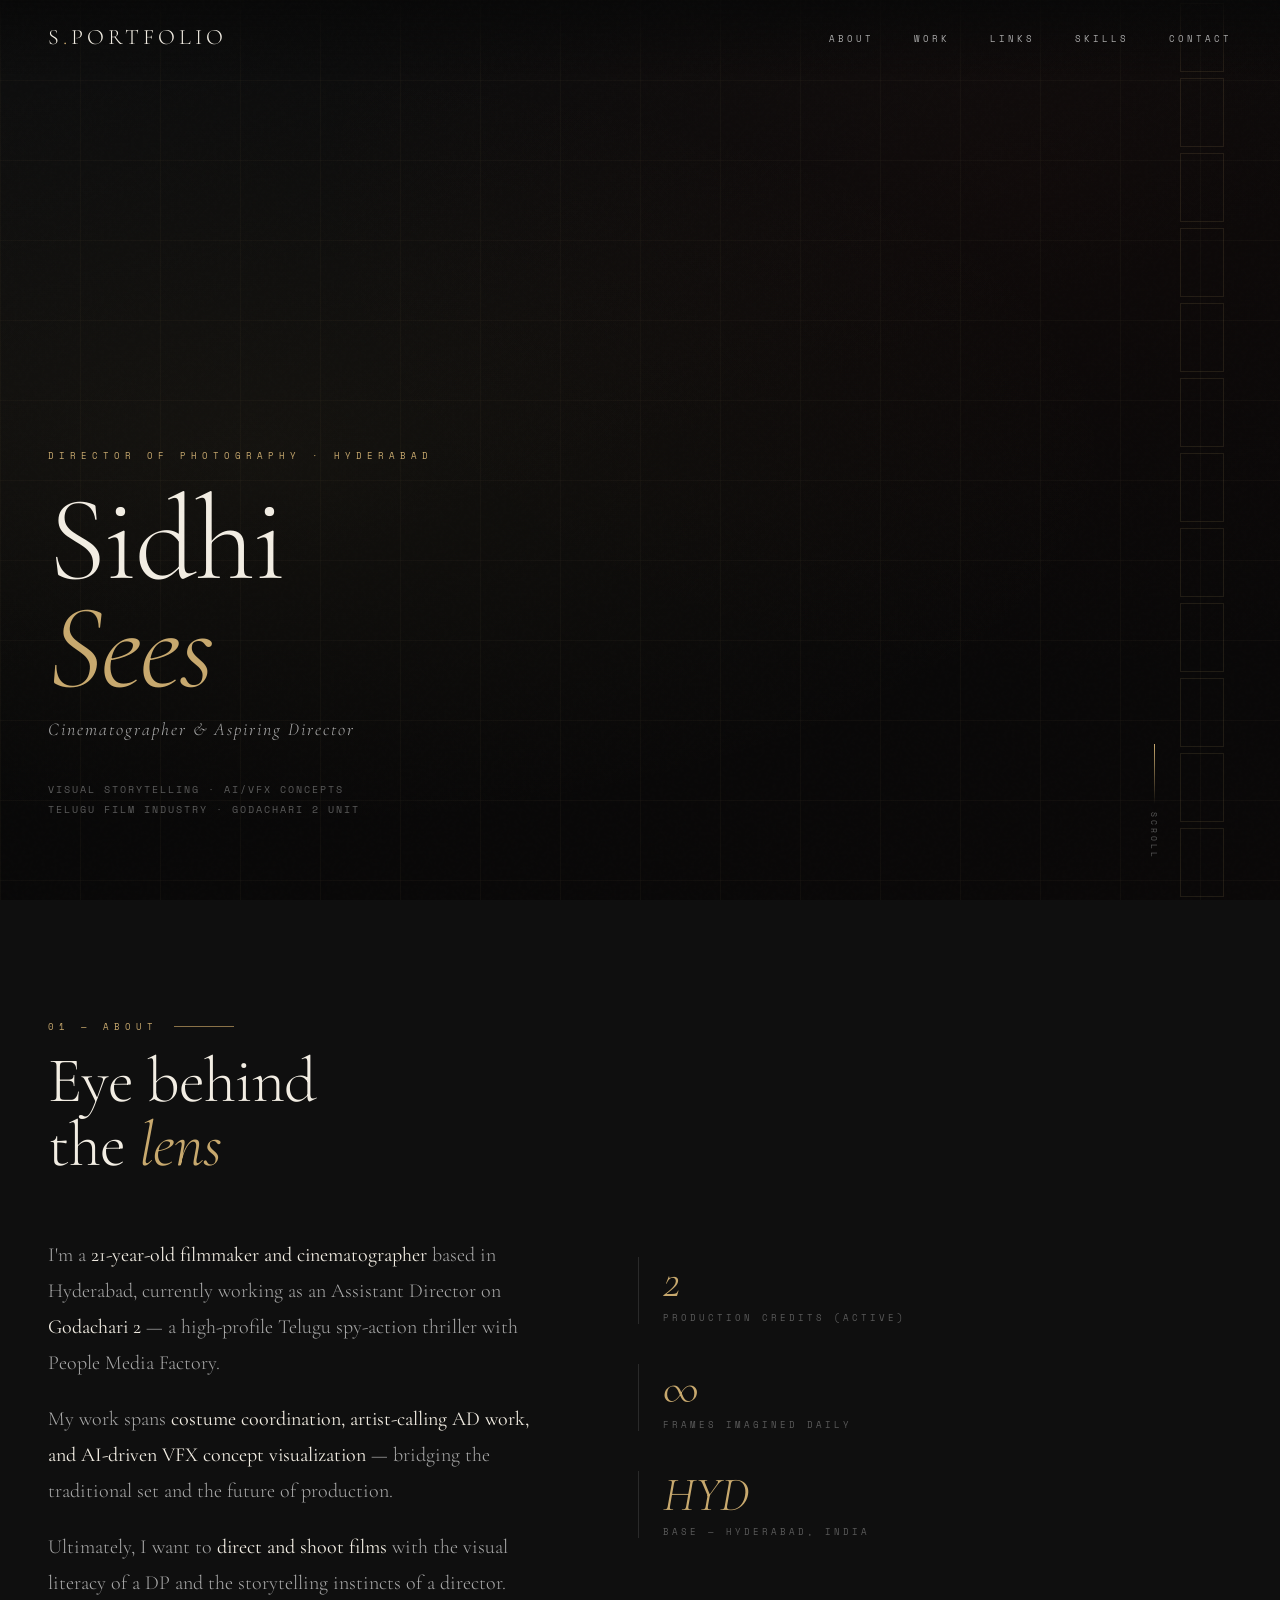
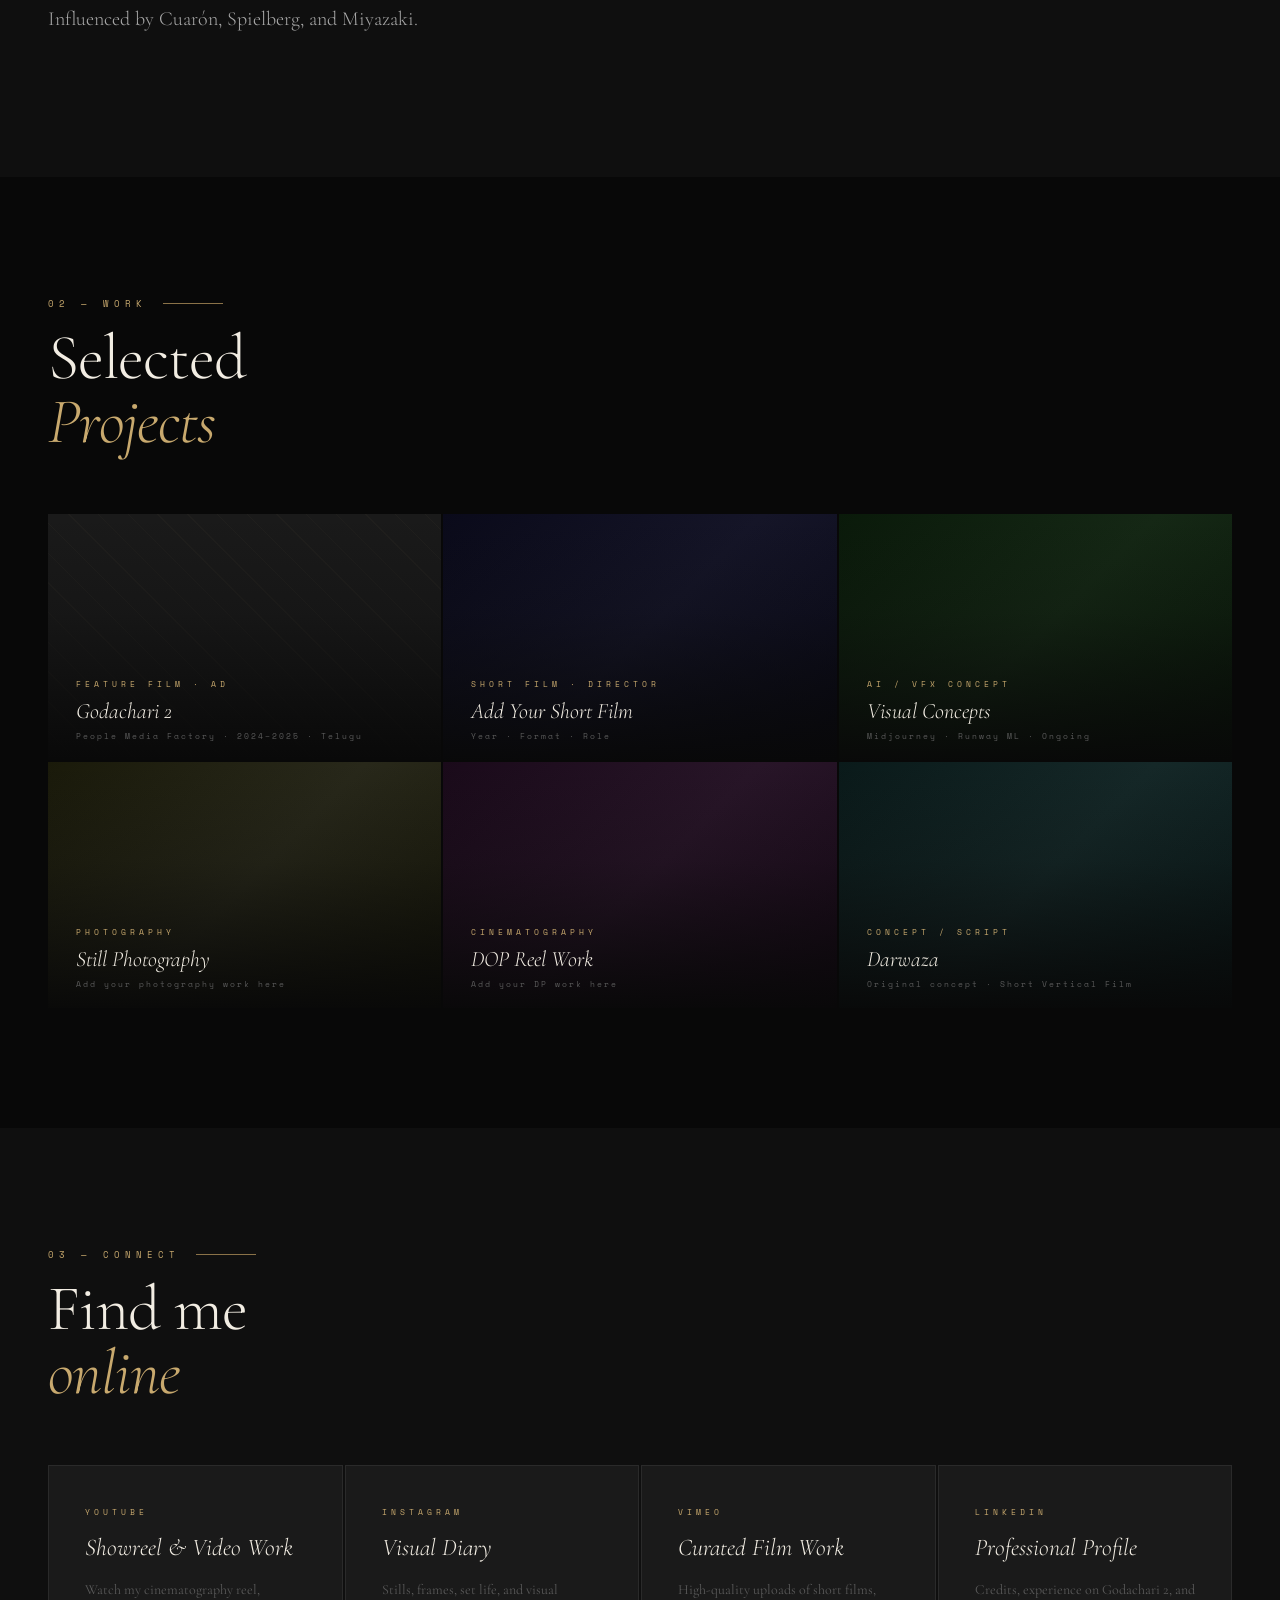
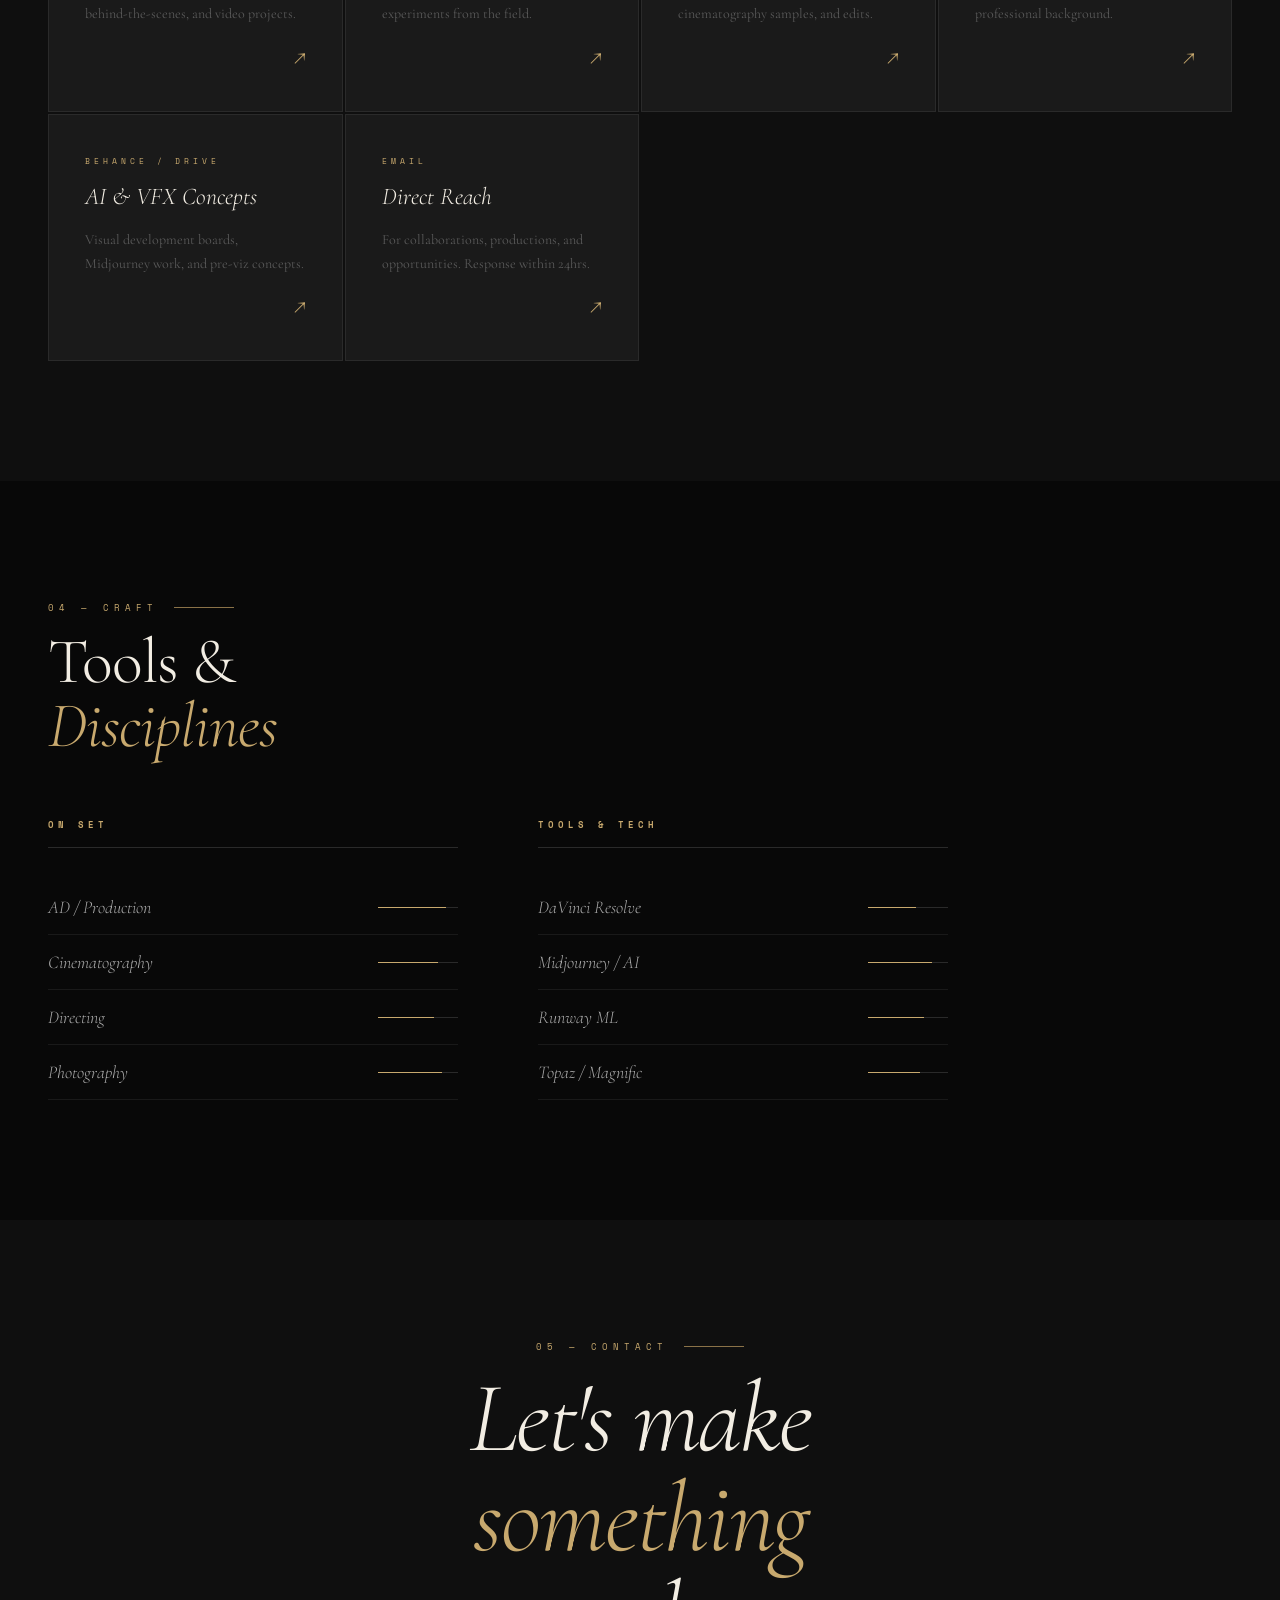
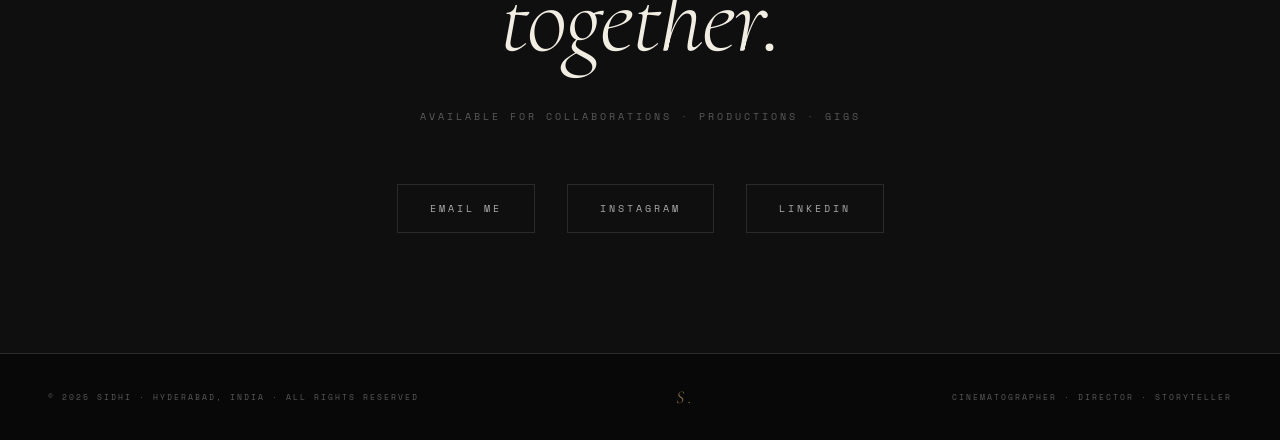
==== portfolio.html @ 5bbcb4e3 "Add files via upload" ====
<!DOCTYPE html>
<html lang="en">
<head>
<meta charset="UTF-8">
<meta name="viewport" content="width=device-width, initial-scale=1.0">
<title>Sidhi — Cinematographer & Director</title>
<link href="https://fonts.googleapis.com/css2?family=Cormorant+Garamond:ital,wght@0,300;0,400;0,600;1,300;1,400&family=Space+Mono:wght@400;700&display=swap" rel="stylesheet">
<style>
  :root {
    --black: #080808;
    --near-black: #0f0f0f;
    --charcoal: #1a1a1a;
    --graphite: #2a2a2a;
    --mid: #5a5a5a;
    --silver: #aaaaaa;
    --light: #e8e4dc;
    --cream: #f2ede3;
    --gold: #c8a96e;
    --gold-dim: #8a7248;
    --red: #c0392b;
  }

  * { margin: 0; padding: 0; box-sizing: border-box; }

  html { scroll-behavior: smooth; }

  body {
    background: var(--black);
    color: var(--light);
    font-family: 'Cormorant Garamond', serif;
    overflow-x: hidden;
    cursor: crosshair;
  }

  /* GRAIN OVERLAY */
  body::before {
    content: '';
    position: fixed;
    inset: 0;
    background-image: url("data:image/svg+xml,%3Csvg viewBox='0 0 256 256' xmlns='http://www.w3.org/2000/svg'%3E%3Cfilter id='noise'%3E%3CfeTurbulence type='fractalNoise' baseFrequency='0.9' numOctaves='4' stitchTiles='stitch'/%3E%3C/filter%3E%3Crect width='100%25' height='100%25' filter='url(%23noise)' opacity='0.04'/%3E%3C/svg%3E");
    pointer-events: none;
    z-index: 1000;
    opacity: 0.35;
  }

  /* LOADING SCREEN */
  #loader {
    position: fixed;
    inset: 0;
    background: var(--black);
    display: flex;
    align-items: center;
    justify-content: center;
    z-index: 9999;
    flex-direction: column;
    gap: 20px;
    animation: loaderFade 0.6s ease 2s forwards;
  }

  @keyframes loaderFade {
    to { opacity: 0; pointer-events: none; }
  }

  .loader-text {
    font-family: 'Space Mono', monospace;
    font-size: 10px;
    letter-spacing: 6px;
    color: var(--gold);
    text-transform: uppercase;
    animation: blink 0.8s ease infinite alternate;
  }

  .loader-bar {
    width: 200px;
    height: 1px;
    background: var(--graphite);
    overflow: hidden;
  }

  .loader-fill {
    height: 100%;
    background: var(--gold);
    animation: fillBar 1.8s ease forwards;
  }

  @keyframes fillBar { from { width: 0; } to { width: 100%; } }
  @keyframes blink { from { opacity: 0.3; } to { opacity: 1; } }

  /* NAV */
  nav {
    position: fixed;
    top: 0;
    left: 0;
    right: 0;
    z-index: 100;
    padding: 24px 48px;
    display: flex;
    justify-content: space-between;
    align-items: center;
    mix-blend-mode: normal;
    background: linear-gradient(to bottom, rgba(8,8,8,0.9) 0%, transparent 100%);
  }

  .nav-logo {
    font-family: 'Cormorant Garamond', serif;
    font-size: 22px;
    font-weight: 300;
    letter-spacing: 4px;
    color: var(--cream);
    text-decoration: none;
  }

  .nav-logo span { color: var(--gold); }

  .nav-links {
    display: flex;
    gap: 40px;
    list-style: none;
  }

  .nav-links a {
    font-family: 'Space Mono', monospace;
    font-size: 9px;
    letter-spacing: 3px;
    text-transform: uppercase;
    color: var(--silver);
    text-decoration: none;
    transition: color 0.3s;
  }

  .nav-links a:hover { color: var(--gold); }

  /* HERO */
  #hero {
    height: 100vh;
    position: relative;
    display: flex;
    align-items: flex-end;
    padding: 0 48px 80px;
    overflow: hidden;
  }

  .hero-bg {
    position: absolute;
    inset: 0;
    background: 
      radial-gradient(ellipse at 20% 50%, rgba(200, 169, 110, 0.06) 0%, transparent 60%),
      radial-gradient(ellipse at 80% 20%, rgba(192, 57, 43, 0.04) 0%, transparent 50%),
      linear-gradient(160deg, #0f0f0f 0%, #080808 50%, #0a0808 100%);
  }

  .hero-lines {
    position: absolute;
    inset: 0;
    background-image: 
      linear-gradient(rgba(200,169,110,0.04) 1px, transparent 1px),
      linear-gradient(90deg, rgba(200,169,110,0.04) 1px, transparent 1px);
    background-size: 80px 80px;
  }

  .hero-filmstrip {
    position: absolute;
    right: 48px;
    top: 0;
    bottom: 0;
    width: 60px;
    display: flex;
    flex-direction: column;
    gap: 0;
    opacity: 0.12;
  }

  .strip-hole {
    flex: 1;
    border: 1px solid var(--gold);
    margin: 3px 8px;
  }

  .hero-content {
    position: relative;
    z-index: 2;
    max-width: 700px;
  }

  .hero-label {
    font-family: 'Space Mono', monospace;
    font-size: 9px;
    letter-spacing: 5px;
    text-transform: uppercase;
    color: var(--gold);
    margin-bottom: 24px;
    opacity: 0;
    animation: fadeUp 0.8s ease 2.2s forwards;
  }

  .hero-name {
    font-size: clamp(60px, 10vw, 120px);
    font-weight: 300;
    line-height: 0.9;
    letter-spacing: -2px;
    color: var(--cream);
    margin-bottom: 16px;
    opacity: 0;
    animation: fadeUp 0.8s ease 2.4s forwards;
  }

  .hero-name em {
    font-style: italic;
    color: var(--gold);
  }

  .hero-role {
    font-size: 18px;
    font-weight: 300;
    letter-spacing: 2px;
    color: var(--silver);
    font-style: italic;
    margin-bottom: 40px;
    opacity: 0;
    animation: fadeUp 0.8s ease 2.6s forwards;
  }

  .hero-tagline {
    font-family: 'Space Mono', monospace;
    font-size: 10px;
    letter-spacing: 2px;
    color: var(--mid);
    line-height: 2;
    max-width: 400px;
    opacity: 0;
    animation: fadeUp 0.8s ease 2.8s forwards;
  }

  .scroll-hint {
    position: absolute;
    bottom: 40px;
    right: 120px;
    display: flex;
    flex-direction: column;
    align-items: center;
    gap: 8px;
    opacity: 0;
    animation: fadeUp 0.8s ease 3s forwards;
  }

  .scroll-hint span {
    font-family: 'Space Mono', monospace;
    font-size: 8px;
    letter-spacing: 3px;
    text-transform: uppercase;
    color: var(--mid);
    writing-mode: vertical-rl;
  }

  .scroll-line {
    width: 1px;
    height: 60px;
    background: linear-gradient(to bottom, var(--gold), transparent);
    animation: scrollPulse 2s ease infinite;
  }

  @keyframes scrollPulse {
    0%, 100% { transform: scaleY(1); opacity: 0.5; }
    50% { transform: scaleY(0.5); opacity: 1; }
  }

  @keyframes fadeUp {
    from { opacity: 0; transform: translateY(30px); }
    to { opacity: 1; transform: translateY(0); }
  }

  /* SECTION COMMON */
  section {
    padding: 120px 48px;
    position: relative;
  }

  .section-label {
    font-family: 'Space Mono', monospace;
    font-size: 9px;
    letter-spacing: 5px;
    text-transform: uppercase;
    color: var(--gold);
    margin-bottom: 16px;
    display: flex;
    align-items: center;
    gap: 16px;
  }

  .section-label::after {
    content: '';
    flex: 1;
    max-width: 60px;
    height: 1px;
    background: var(--gold-dim);
  }

  .section-title {
    font-size: clamp(36px, 5vw, 64px);
    font-weight: 300;
    letter-spacing: -1px;
    line-height: 1;
    color: var(--cream);
    margin-bottom: 60px;
  }

  .section-title em { font-style: italic; color: var(--gold); }

  /* ABOUT */
  #about { background: var(--near-black); }

  .about-grid {
    display: grid;
    grid-template-columns: 1fr 1fr;
    gap: 80px;
    align-items: start;
    max-width: 1100px;
  }

  .about-text p {
    font-size: 20px;
    font-weight: 300;
    line-height: 1.8;
    color: var(--silver);
    margin-bottom: 20px;
  }

  .about-text p strong {
    color: var(--cream);
    font-weight: 400;
  }

  .about-stats {
    display: flex;
    flex-direction: column;
    gap: 40px;
    padding-top: 20px;
  }

  .stat {
    border-left: 1px solid var(--graphite);
    padding-left: 24px;
  }

  .stat-num {
    font-size: 48px;
    font-weight: 300;
    color: var(--gold);
    line-height: 1;
    font-style: italic;
  }

  .stat-label {
    font-family: 'Space Mono', monospace;
    font-size: 9px;
    letter-spacing: 3px;
    text-transform: uppercase;
    color: var(--mid);
    margin-top: 6px;
  }

  /* WORK */
  #work { background: var(--black); }

  .work-grid {
    display: grid;
    grid-template-columns: repeat(auto-fill, minmax(340px, 1fr));
    gap: 2px;
  }

  .work-item {
    position: relative;
    overflow: hidden;
    aspect-ratio: 16/10;
    background: var(--charcoal);
    cursor: pointer;
    group: true;
  }

  .work-item::before {
    content: '';
    position: absolute;
    inset: 0;
    background: linear-gradient(to top, rgba(8,8,8,0.95) 0%, rgba(8,8,8,0.2) 60%, transparent 100%);
    z-index: 1;
  }

  .work-bg {
    position: absolute;
    inset: 0;
    background-size: cover;
    background-position: center;
    transition: transform 0.8s cubic-bezier(0.25, 0.46, 0.45, 0.94);
  }

  .work-item:hover .work-bg { transform: scale(1.08); }

  .work-item:nth-child(1) .work-bg {
    background: linear-gradient(135deg, #1a0a0a, #2d1515, #1a0a0a);
    background-image: repeating-linear-gradient(
      45deg,
      transparent,
      transparent 20px,
      rgba(200,169,110,0.03) 20px,
      rgba(200,169,110,0.03) 21px
    );
  }
  .work-item:nth-child(2) .work-bg {
    background: linear-gradient(135deg, #0a0a1a, #151528, #0a0a1a);
  }
  .work-item:nth-child(3) .work-bg {
    background: linear-gradient(135deg, #0a1a0a, #152815, #0a1a0a);
  }
  .work-item:nth-child(4) .work-bg {
    background: linear-gradient(135deg, #1a1a0a, #28281a, #1a1a0a);
  }
  .work-item:nth-child(5) .work-bg {
    background: linear-gradient(135deg, #1a0a1a, #281528, #1a0a1a);
  }
  .work-item:nth-child(6) .work-bg {
    background: linear-gradient(135deg, #0a1a1a, #152828, #0a1a1a);
  }

  .work-info {
    position: absolute;
    bottom: 0;
    left: 0;
    right: 0;
    padding: 28px;
    z-index: 2;
    transform: translateY(10px);
    transition: transform 0.4s ease;
  }

  .work-item:hover .work-info { transform: translateY(0); }

  .work-type {
    font-family: 'Space Mono', monospace;
    font-size: 8px;
    letter-spacing: 4px;
    text-transform: uppercase;
    color: var(--gold);
    margin-bottom: 8px;
  }

  .work-title {
    font-size: 22px;
    font-weight: 300;
    color: var(--cream);
    margin-bottom: 6px;
    font-style: italic;
  }

  .work-meta {
    font-family: 'Space Mono', monospace;
    font-size: 8px;
    letter-spacing: 2px;
    color: var(--mid);
  }

  .work-link {
    position: absolute;
    top: 20px;
    right: 20px;
    z-index: 3;
    width: 36px;
    height: 36px;
    border: 1px solid rgba(200,169,110,0.3);
    display: flex;
    align-items: center;
    justify-content: center;
    opacity: 0;
    transition: opacity 0.3s, background 0.3s;
    text-decoration: none;
    color: var(--gold);
  }

  .work-link:hover { background: rgba(200,169,110,0.1); }
  .work-item:hover .work-link { opacity: 1; }

  .work-link svg { width: 14px; height: 14px; }

  /* SHOWREEL / LINKS */
  #links { background: var(--near-black); }

  .links-grid {
    display: grid;
    grid-template-columns: repeat(auto-fill, minmax(280px, 1fr));
    gap: 2px;
  }

  .link-card {
    background: var(--charcoal);
    padding: 40px 36px;
    border: 1px solid var(--graphite);
    text-decoration: none;
    display: flex;
    flex-direction: column;
    gap: 16px;
    transition: background 0.3s, border-color 0.3s, transform 0.3s;
    position: relative;
    overflow: hidden;
  }

  .link-card::before {
    content: '';
    position: absolute;
    bottom: 0;
    left: 0;
    right: 0;
    height: 2px;
    background: var(--gold);
    transform: scaleX(0);
    transform-origin: left;
    transition: transform 0.4s ease;
  }

  .link-card:hover { background: var(--graphite); border-color: var(--gold-dim); transform: translateY(-4px); }
  .link-card:hover::before { transform: scaleX(1); }

  .link-platform {
    font-family: 'Space Mono', monospace;
    font-size: 8px;
    letter-spacing: 4px;
    text-transform: uppercase;
    color: var(--gold);
  }

  .link-title {
    font-size: 24px;
    font-weight: 300;
    font-style: italic;
    color: var(--cream);
    line-height: 1.2;
  }

  .link-desc {
    font-size: 14px;
    color: var(--mid);
    line-height: 1.7;
    flex: 1;
  }

  .link-arrow {
    align-self: flex-end;
    font-size: 24px;
    color: var(--gold);
    transition: transform 0.3s;
    font-style: normal;
  }

  .link-card:hover .link-arrow { transform: translate(4px, -4px); }

  /* SKILLS */
  #skills { background: var(--black); }

  .skills-wrapper {
    display: grid;
    grid-template-columns: 1fr 1fr;
    gap: 80px;
    max-width: 900px;
  }

  .skills-col h3 {
    font-family: 'Space Mono', monospace;
    font-size: 9px;
    letter-spacing: 4px;
    text-transform: uppercase;
    color: var(--gold);
    margin-bottom: 32px;
    padding-bottom: 16px;
    border-bottom: 1px solid var(--graphite);
  }

  .skill-item {
    display: flex;
    justify-content: space-between;
    align-items: center;
    padding: 16px 0;
    border-bottom: 1px solid rgba(42,42,42,0.5);
  }

  .skill-name {
    font-size: 18px;
    font-weight: 300;
    color: var(--silver);
    font-style: italic;
  }

  .skill-bar {
    width: 80px;
    height: 1px;
    background: var(--graphite);
    position: relative;
    overflow: hidden;
  }

  .skill-fill {
    height: 100%;
    background: var(--gold);
    transition: width 1.5s ease;
    width: 0;
  }

  .skill-fill.animate { width: var(--w); }

  /* CONTACT */
  #contact {
    background: var(--near-black);
    text-align: center;
    padding: 120px 48px;
  }

  .contact-big {
    font-size: clamp(48px, 8vw, 100px);
    font-weight: 300;
    font-style: italic;
    color: var(--cream);
    line-height: 1;
    margin-bottom: 40px;
    letter-spacing: -2px;
  }

  .contact-big span { color: var(--gold); }

  .contact-sub {
    font-family: 'Space Mono', monospace;
    font-size: 10px;
    letter-spacing: 3px;
    color: var(--mid);
    text-transform: uppercase;
    margin-bottom: 60px;
  }

  .contact-links {
    display: flex;
    gap: 32px;
    justify-content: center;
    flex-wrap: wrap;
  }

  .contact-link {
    font-family: 'Space Mono', monospace;
    font-size: 10px;
    letter-spacing: 3px;
    text-transform: uppercase;
    color: var(--silver);
    text-decoration: none;
    padding: 16px 32px;
    border: 1px solid var(--graphite);
    transition: all 0.3s;
  }

  .contact-link:hover {
    color: var(--gold);
    border-color: var(--gold);
    background: rgba(200,169,110,0.05);
  }

  /* FOOTER */
  footer {
    background: var(--black);
    padding: 32px 48px;
    display: flex;
    justify-content: space-between;
    align-items: center;
    border-top: 1px solid var(--graphite);
  }

  footer p {
    font-family: 'Space Mono', monospace;
    font-size: 8px;
    letter-spacing: 2px;
    color: var(--mid);
    text-transform: uppercase;
  }

  .footer-mark {
    font-size: 18px;
    font-weight: 300;
    font-style: italic;
    color: var(--gold-dim);
    letter-spacing: 4px;
  }

  /* DIVIDER */
  .divider {
    width: 60px;
    height: 1px;
    background: var(--graphite);
    margin: 40px 0;
  }

  /* RESPONSIVE */
  @media (max-width: 768px) {
    nav { padding: 20px 24px; }
    .nav-links { display: none; }
    section { padding: 80px 24px; }
    #hero { padding: 0 24px 60px; }
    .hero-filmstrip { display: none; }
    .about-grid { grid-template-columns: 1fr; gap: 40px; }
    .skills-wrapper { grid-template-columns: 1fr; gap: 40px; }
    footer { flex-direction: column; gap: 16px; text-align: center; }
    .scroll-hint { display: none; }
  }
</style>
</head>
<body>

<!-- LOADER -->
<div id="loader">
  <div class="loader-text">Loading</div>
  <div class="loader-bar"><div class="loader-fill"></div></div>
</div>

<!-- NAV -->
<nav>
  <a href="#hero" class="nav-logo">S<span>.</span>PORTFOLIO</a>
  <ul class="nav-links">
    <li><a href="#about">About</a></li>
    <li><a href="#work">Work</a></li>
    <li><a href="#links">Links</a></li>
    <li><a href="#skills">Skills</a></li>
    <li><a href="#contact">Contact</a></li>
  </ul>
</nav>

<!-- HERO -->
<section id="hero">
  <div class="hero-bg"></div>
  <div class="hero-lines"></div>
  <div class="hero-filmstrip">
    <div class="strip-hole"></div><div class="strip-hole"></div>
    <div class="strip-hole"></div><div class="strip-hole"></div>
    <div class="strip-hole"></div><div class="strip-hole"></div>
    <div class="strip-hole"></div><div class="strip-hole"></div>
    <div class="strip-hole"></div><div class="strip-hole"></div>
    <div class="strip-hole"></div><div class="strip-hole"></div>
  </div>
  <div class="hero-content">
    <div class="hero-label">Director of Photography · Hyderabad</div>
    <h1 class="hero-name">Sidhi<br><em>Sees</em></h1>
    <p class="hero-role">Cinematographer & Aspiring Director</p>
    <p class="hero-tagline">
      VISUAL STORYTELLING · AI/VFX CONCEPTS<br>
      TELUGU FILM INDUSTRY · GODACHARI 2 UNIT
    </p>
  </div>
  <div class="scroll-hint">
    <div class="scroll-line"></div>
    <span>Scroll</span>
  </div>
</section>

<!-- ABOUT -->
<section id="about">
  <div class="section-label">01 — About</div>
  <h2 class="section-title">Eye behind<br>the <em>lens</em></h2>
  <div class="about-grid">
    <div class="about-text">
      <p>I'm a <strong>21-year-old filmmaker and cinematographer</strong> based in Hyderabad, currently working as an Assistant Director on <strong>Godachari 2</strong> — a high-profile Telugu spy-action thriller with People Media Factory.</p>
      <p>My work spans <strong>costume coordination, artist-calling AD work, and AI-driven VFX concept visualization</strong> — bridging the traditional set and the future of production.</p>
      <p>Ultimately, I want to <strong>direct and shoot films</strong> with the visual literacy of a DP and the storytelling instincts of a director. Influenced by Cuarón, Spielberg, and Miyazaki.</p>
    </div>
    <div class="about-stats">
      <div class="stat">
        <div class="stat-num">2</div>
        <div class="stat-label">Production Credits (Active)</div>
      </div>
      <div class="stat">
        <div class="stat-num">∞</div>
        <div class="stat-label">Frames Imagined Daily</div>
      </div>
      <div class="stat">
        <div class="stat-num">HYD</div>
        <div class="stat-label">Base — Hyderabad, India</div>
      </div>
    </div>
  </div>
</section>

<!-- WORK -->
<section id="work">
  <div class="section-label">02 — Work</div>
  <h2 class="section-title">Selected<br><em>Projects</em></h2>

  <!-- EDIT THESE CARDS WITH YOUR REAL WORK -->
  <div class="work-grid">

    <div class="work-item">
      <div class="work-bg"></div>
      <a class="work-link" href="YOUR_LINK_HERE" target="_blank">
        <svg viewBox="0 0 24 24" fill="none" stroke="currentColor" stroke-width="1.5"><path d="M7 17L17 7M17 7H7M17 7v10"/></svg>
      </a>
      <div class="work-info">
        <div class="work-type">Feature Film · AD</div>
        <div class="work-title">Godachari 2</div>
        <div class="work-meta">People Media Factory · 2024–2025 · Telugu</div>
      </div>
    </div>

    <div class="work-item">
      <div class="work-bg"></div>
      <a class="work-link" href="YOUR_LINK_HERE" target="_blank">
        <svg viewBox="0 0 24 24" fill="none" stroke="currentColor" stroke-width="1.5"><path d="M7 17L17 7M17 7H7M17 7v10"/></svg>
      </a>
      <div class="work-info">
        <div class="work-type">Short Film · Director</div>
        <div class="work-title">Add Your Short Film</div>
        <div class="work-meta">Year · Format · Role</div>
      </div>
    </div>

    <div class="work-item">
      <div class="work-bg"></div>
      <a class="work-link" href="YOUR_LINK_HERE" target="_blank">
        <svg viewBox="0 0 24 24" fill="none" stroke="currentColor" stroke-width="1.5"><path d="M7 17L17 7M17 7H7M17 7v10"/></svg>
      </a>
      <div class="work-info">
        <div class="work-type">AI / VFX Concept</div>
        <div class="work-title">Visual Concepts</div>
        <div class="work-meta">Midjourney · Runway ML · Ongoing</div>
      </div>
    </div>

    <div class="work-item">
      <div class="work-bg"></div>
      <a class="work-link" href="YOUR_LINK_HERE" target="_blank">
        <svg viewBox="0 0 24 24" fill="none" stroke="currentColor" stroke-width="1.5"><path d="M7 17L17 7M17 7H7M17 7v10"/></svg>
      </a>
      <div class="work-info">
        <div class="work-type">Photography</div>
        <div class="work-title">Still Photography</div>
        <div class="work-meta">Add your photography work here</div>
      </div>
    </div>

    <div class="work-item">
      <div class="work-bg"></div>
      <a class="work-link" href="YOUR_LINK_HERE" target="_blank">
        <svg viewBox="0 0 24 24" fill="none" stroke="currentColor" stroke-width="1.5"><path d="M7 17L17 7M17 7H7M17 7v10"/></svg>
      </a>
      <div class="work-info">
        <div class="work-type">Cinematography</div>
        <div class="work-title">DOP Reel Work</div>
        <div class="work-meta">Add your DP work here</div>
      </div>
    </div>

    <div class="work-item">
      <div class="work-bg"></div>
      <a class="work-link" href="YOUR_LINK_HERE" target="_blank">
        <svg viewBox="0 0 24 24" fill="none" stroke="currentColor" stroke-width="1.5"><path d="M7 17L17 7M17 7H7M17 7v10"/></svg>
      </a>
      <div class="work-info">
        <div class="work-type">Concept / Script</div>
        <div class="work-title">Darwaza</div>
        <div class="work-meta">Original concept · Short Vertical Film</div>
      </div>
    </div>

  </div>
</section>

<!-- LINKS -->
<section id="links">
  <div class="section-label">03 — Connect</div>
  <h2 class="section-title">Find me<br><em>online</em></h2>

  <!-- REPLACE HREF WITH YOUR REAL LINKS -->
  <div class="links-grid">

    <a href="YOUR_YOUTUBE_LINK" target="_blank" class="link-card">
      <div class="link-platform">YouTube</div>
      <div class="link-title">Showreel & Video Work</div>
      <div class="link-desc">Watch my cinematography reel, behind-the-scenes, and video projects.</div>
      <em class="link-arrow">↗</em>
    </a>

    <a href="YOUR_INSTAGRAM_LINK" target="_blank" class="link-card">
      <div class="link-platform">Instagram</div>
      <div class="link-title">Visual Diary</div>
      <div class="link-desc">Stills, frames, set life, and visual experiments from the field.</div>
      <em class="link-arrow">↗</em>
    </a>

    <a href="YOUR_VIMEO_LINK" target="_blank" class="link-card">
      <div class="link-platform">Vimeo</div>
      <div class="link-title">Curated Film Work</div>
      <div class="link-desc">High-quality uploads of short films, cinematography samples, and edits.</div>
      <em class="link-arrow">↗</em>
    </a>

    <a href="YOUR_LINKEDIN_LINK" target="_blank" class="link-card">
      <div class="link-platform">LinkedIn</div>
      <div class="link-title">Professional Profile</div>
      <div class="link-desc">Credits, experience on Godachari 2, and professional background.</div>
      <em class="link-arrow">↗</em>
    </a>

    <a href="YOUR_BEHANCE_LINK" target="_blank" class="link-card">
      <div class="link-platform">Behance / Drive</div>
      <div class="link-title">AI & VFX Concepts</div>
      <div class="link-desc">Visual development boards, Midjourney work, and pre-viz concepts.</div>
      <em class="link-arrow">↗</em>
    </a>

    <a href="mailto:YOUR_EMAIL" class="link-card">
      <div class="link-platform">Email</div>
      <div class="link-title">Direct Reach</div>
      <div class="link-desc">For collaborations, productions, and opportunities. Response within 24hrs.</div>
      <em class="link-arrow">↗</em>
    </a>

  </div>
</section>

<!-- SKILLS -->
<section id="skills">
  <div class="section-label">04 — Craft</div>
  <h2 class="section-title">Tools &<br><em>Disciplines</em></h2>
  <div class="skills-wrapper">
    <div class="skills-col">
      <h3>On Set</h3>
      <div class="skill-item">
        <span class="skill-name">AD / Production</span>
        <div class="skill-bar"><div class="skill-fill" style="--w:85%"></div></div>
      </div>
      <div class="skill-item">
        <span class="skill-name">Cinematography</span>
        <div class="skill-bar"><div class="skill-fill" style="--w:75%"></div></div>
      </div>
      <div class="skill-item">
        <span class="skill-name">Directing</span>
        <div class="skill-bar"><div class="skill-fill" style="--w:70%"></div></div>
      </div>
      <div class="skill-item">
        <span class="skill-name">Photography</span>
        <div class="skill-bar"><div class="skill-fill" style="--w:80%"></div></div>
      </div>
    </div>
    <div class="skills-col">
      <h3>Tools & Tech</h3>
      <div class="skill-item">
        <span class="skill-name">DaVinci Resolve</span>
        <div class="skill-bar"><div class="skill-fill" style="--w:60%"></div></div>
      </div>
      <div class="skill-item">
        <span class="skill-name">Midjourney / AI</span>
        <div class="skill-bar"><div class="skill-fill" style="--w:80%"></div></div>
      </div>
      <div class="skill-item">
        <span class="skill-name">Runway ML</span>
        <div class="skill-bar"><div class="skill-fill" style="--w:70%"></div></div>
      </div>
      <div class="skill-item">
        <span class="skill-name">Topaz / Magnific</span>
        <div class="skill-bar"><div class="skill-fill" style="--w:65%"></div></div>
      </div>
    </div>
  </div>
</section>

<!-- CONTACT -->
<section id="contact">
  <div class="section-label" style="justify-content:center">05 — Contact</div>
  <div class="contact-big">Let's make<br><span>something</span><br>together.</div>
  <div class="contact-sub">Available for collaborations · Productions · Gigs</div>
  <div class="contact-links">
    <a href="mailto:YOUR_EMAIL" class="contact-link">Email Me</a>
    <a href="YOUR_INSTAGRAM_LINK" target="_blank" class="contact-link">Instagram</a>
    <a href="YOUR_LINKEDIN_LINK" target="_blank" class="contact-link">LinkedIn</a>
  </div>
</section>

<!-- FOOTER -->
<footer>
  <p>© 2025 Sidhi · Hyderabad, India · All rights reserved</p>
  <div class="footer-mark">S.</div>
  <p>Cinematographer · Director · Storyteller</p>
</footer>

<script>
  // Skill bar animation on scroll
  const fills = document.querySelectorAll('.skill-fill');
  const observer = new IntersectionObserver((entries) => {
    entries.forEach(e => {
      if (e.isIntersecting) e.target.classList.add('animate');
    });
  }, { threshold: 0.3 });
  fills.forEach(f => observer.observe(f));

  // Smooth nav links
  document.querySelectorAll('a[href^="#"]').forEach(a => {
    a.addEventListener('click', e => {
      e.preventDefault();
      document.querySelector(a.getAttribute('href'))?.scrollIntoView({ behavior: 'smooth' });
    });
  });
</script>
</body>
</html>
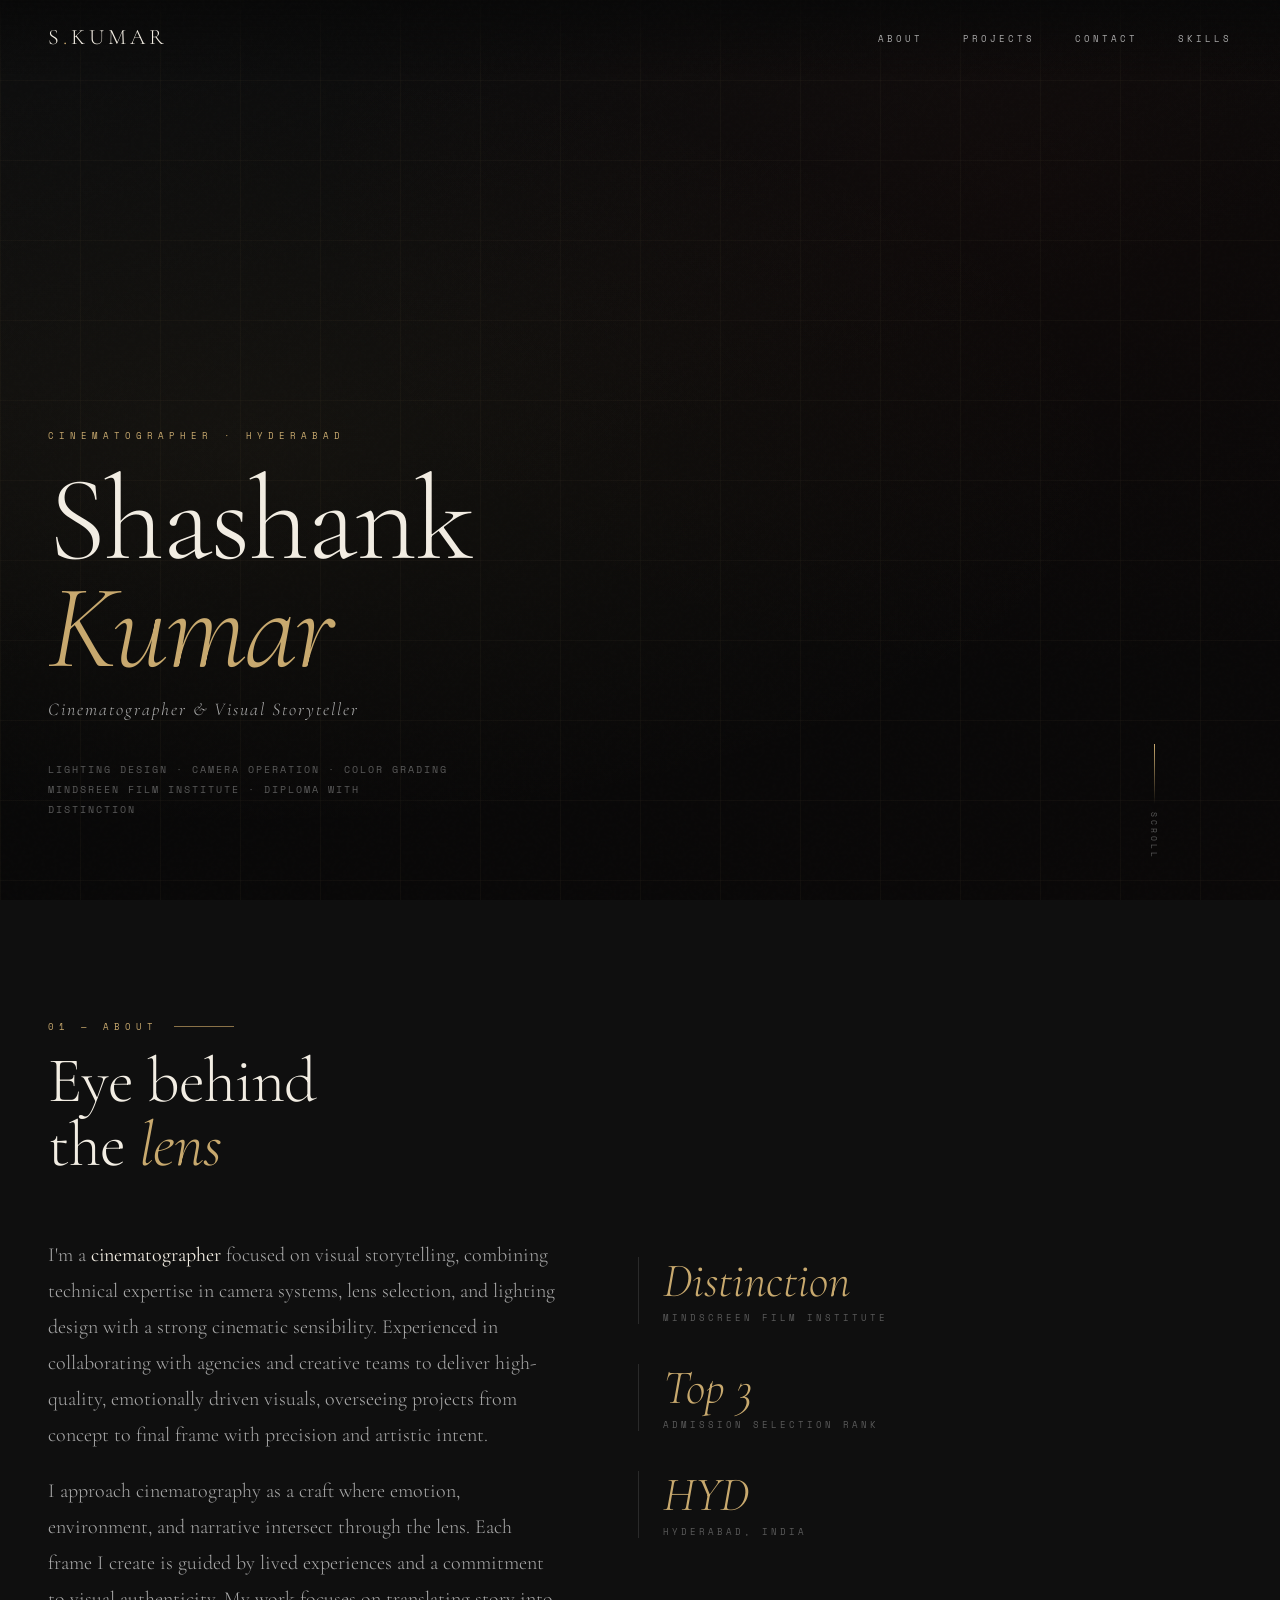
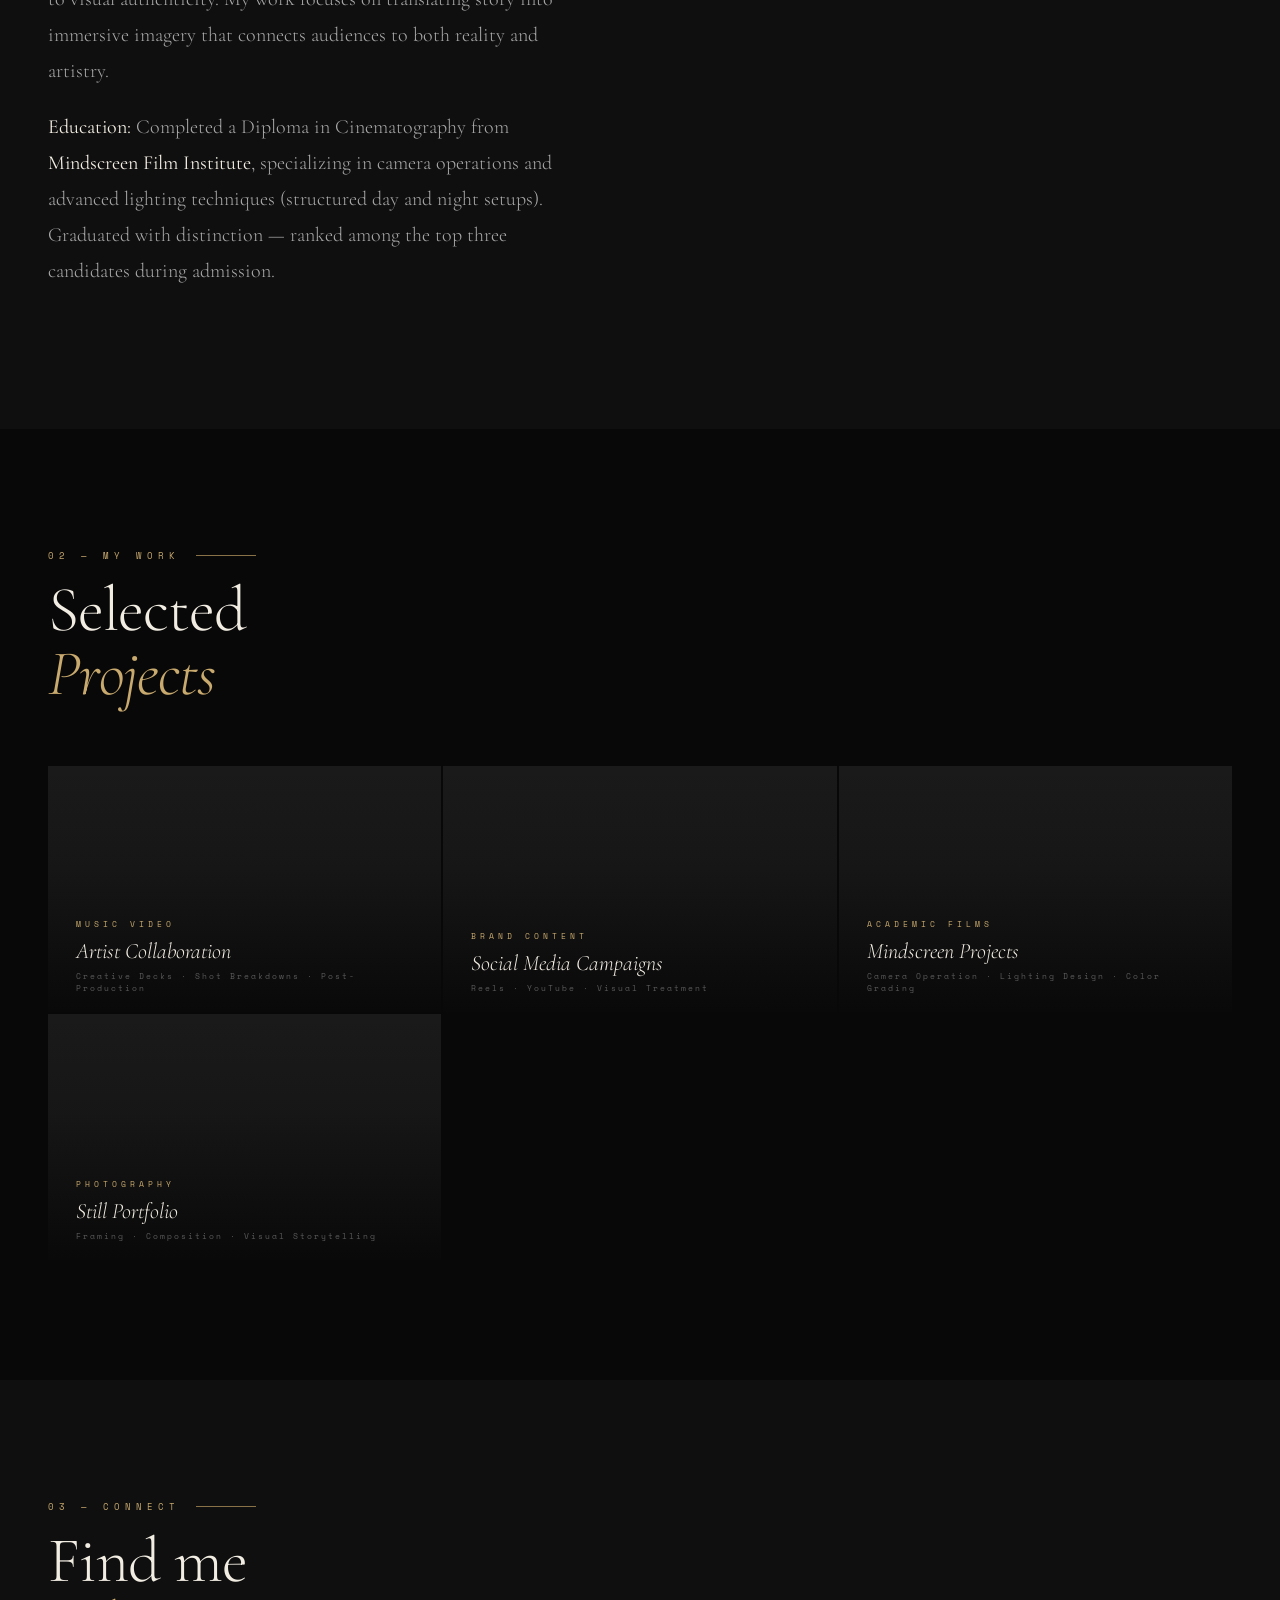
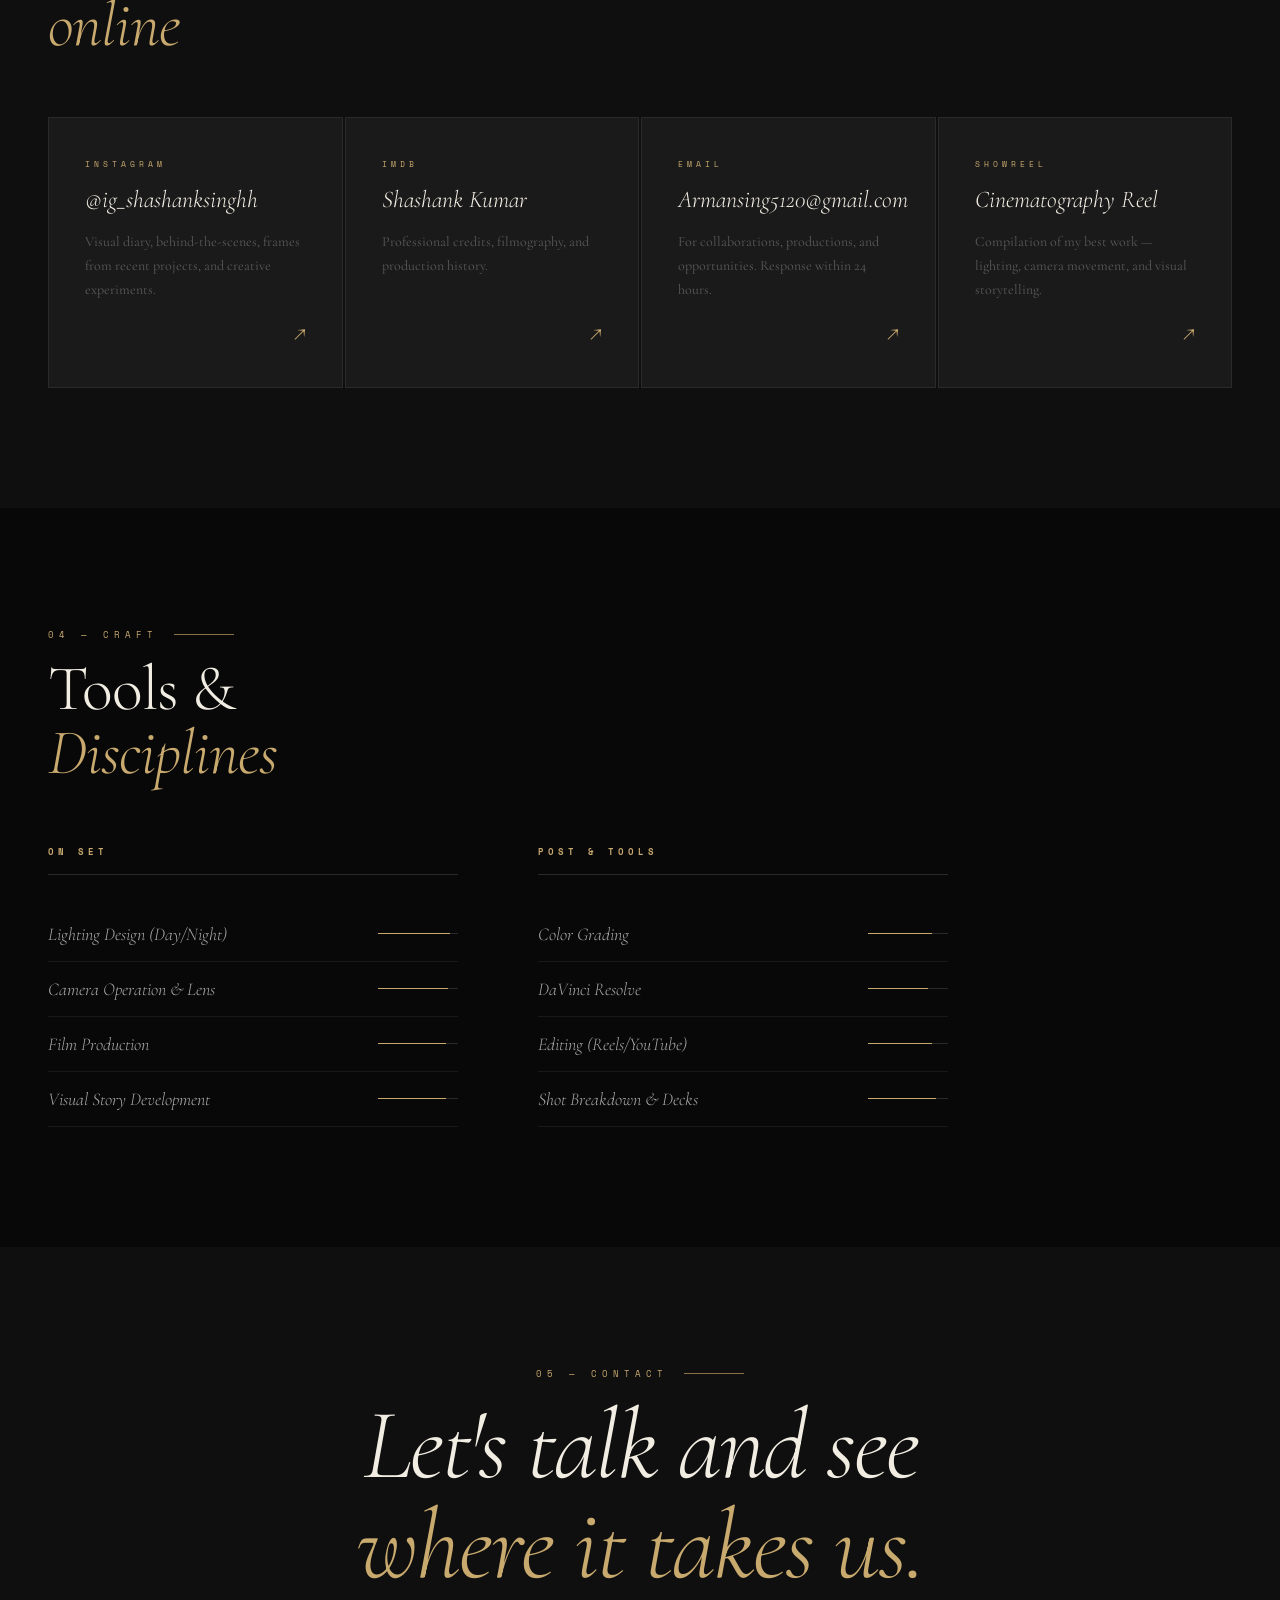
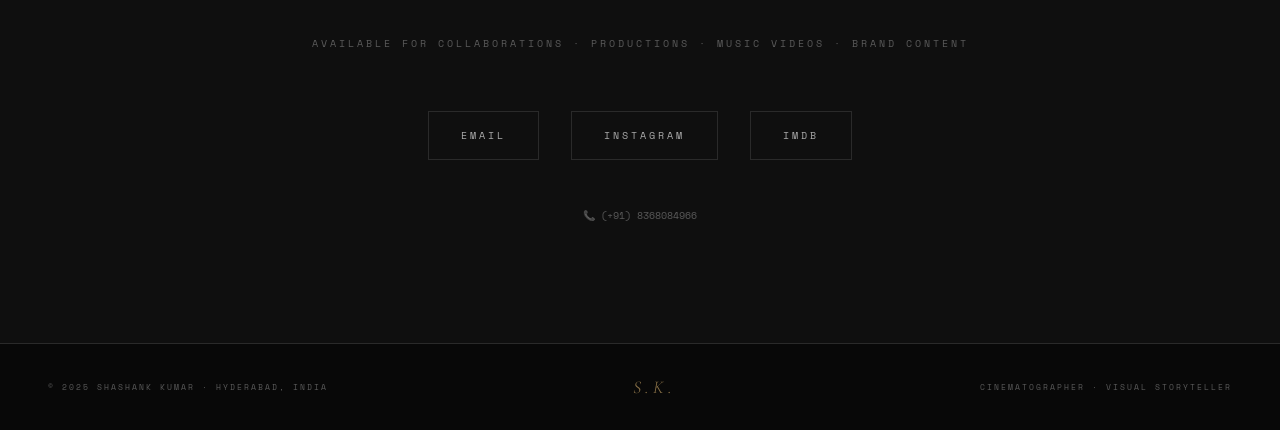
==== commit 01529ea1: "Update portfolio details and author name" ====
--- a/portfolio.html
+++ b/portfolio.html
@@ -3,7 +3,7 @@
 <head>
 <meta charset="UTF-8">
 <meta name="viewport" content="width=device-width, initial-scale=1.0">
-<title>Sidhi — Cinematographer & Director</title>
+<title>Shashank Kumar — Cinematographer</title>
 <link href="https://fonts.googleapis.com/css2?family=Cormorant+Garamond:ital,wght@0,300;0,400;0,600;1,300;1,400&family=Space+Mono:wght@400;700&display=swap" rel="stylesheet">
 <style>
   :root {
@@ -32,7 +32,6 @@
     cursor: crosshair;
   }
 
-  /* GRAIN OVERLAY */
   body::before {
     content: '';
     position: fixed;
@@ -43,7 +42,6 @@
     opacity: 0.35;
   }
 
-  /* LOADING SCREEN */
   #loader {
     position: fixed;
     inset: 0;
@@ -86,7 +84,6 @@
   @keyframes fillBar { from { width: 0; } to { width: 100%; } }
   @keyframes blink { from { opacity: 0.3; } to { opacity: 1; } }
 
-  /* NAV */
   nav {
     position: fixed;
     top: 0;
@@ -97,7 +94,6 @@
     display: flex;
     justify-content: space-between;
     align-items: center;
-    mix-blend-mode: normal;
     background: linear-gradient(to bottom, rgba(8,8,8,0.9) 0%, transparent 100%);
   }
 
@@ -130,7 +126,6 @@
 
   .nav-links a:hover { color: var(--gold); }
 
-  /* HERO */
   #hero {
     height: 100vh;
     position: relative;
@@ -158,24 +153,6 @@
     background-size: 80px 80px;
   }
 
-  .hero-filmstrip {
-    position: absolute;
-    right: 48px;
-    top: 0;
-    bottom: 0;
-    width: 60px;
-    display: flex;
-    flex-direction: column;
-    gap: 0;
-    opacity: 0.12;
-  }
-
-  .strip-hole {
-    flex: 1;
-    border: 1px solid var(--gold);
-    margin: 3px 8px;
-  }
-
   .hero-content {
     position: relative;
     z-index: 2;
@@ -269,7 +246,6 @@
     to { opacity: 1; transform: translateY(0); }
   }
 
-  /* SECTION COMMON */
   section {
     padding: 120px 48px;
     position: relative;
@@ -306,7 +282,6 @@
 
   .section-title em { font-style: italic; color: var(--gold); }
 
-  /* ABOUT */
   #about { background: var(--near-black); }
 
   .about-grid {
@@ -359,7 +334,6 @@
     margin-top: 6px;
   }
 
-  /* WORK */
   #work { background: var(--black); }
 
   .work-grid {
@@ -374,7 +348,6 @@
     aspect-ratio: 16/10;
     background: var(--charcoal);
     cursor: pointer;
-    group: true;
   }
 
   .work-item::before {
@@ -394,32 +367,6 @@
   }
 
   .work-item:hover .work-bg { transform: scale(1.08); }
-
-  .work-item:nth-child(1) .work-bg {
-    background: linear-gradient(135deg, #1a0a0a, #2d1515, #1a0a0a);
-    background-image: repeating-linear-gradient(
-      45deg,
-      transparent,
-      transparent 20px,
-      rgba(200,169,110,0.03) 20px,
-      rgba(200,169,110,0.03) 21px
-    );
-  }
-  .work-item:nth-child(2) .work-bg {
-    background: linear-gradient(135deg, #0a0a1a, #151528, #0a0a1a);
-  }
-  .work-item:nth-child(3) .work-bg {
-    background: linear-gradient(135deg, #0a1a0a, #152815, #0a1a0a);
-  }
-  .work-item:nth-child(4) .work-bg {
-    background: linear-gradient(135deg, #1a1a0a, #28281a, #1a1a0a);
-  }
-  .work-item:nth-child(5) .work-bg {
-    background: linear-gradient(135deg, #1a0a1a, #281528, #1a0a1a);
-  }
-  .work-item:nth-child(6) .work-bg {
-    background: linear-gradient(135deg, #0a1a1a, #152828, #0a1a1a);
-  }
 
   .work-info {
     position: absolute;
@@ -480,7 +427,6 @@
 
   .work-link svg { width: 14px; height: 14px; }
 
-  /* SHOWREEL / LINKS */
   #links { background: var(--near-black); }
 
   .links-grid {
@@ -551,7 +497,6 @@
 
   .link-card:hover .link-arrow { transform: translate(4px, -4px); }
 
-  /* SKILLS */
   #skills { background: var(--black); }
 
   .skills-wrapper {
@@ -604,7 +549,6 @@
 
   .skill-fill.animate { width: var(--w); }
 
-  /* CONTACT */
   #contact {
     background: var(--near-black);
     text-align: center;
@@ -657,7 +601,6 @@
     background: rgba(200,169,110,0.05);
   }
 
-  /* FOOTER */
   footer {
     background: var(--black);
     padding: 32px 48px;
@@ -683,21 +626,11 @@
     letter-spacing: 4px;
   }
 
-  /* DIVIDER */
-  .divider {
-    width: 60px;
-    height: 1px;
-    background: var(--graphite);
-    margin: 40px 0;
-  }
-
-  /* RESPONSIVE */
   @media (max-width: 768px) {
     nav { padding: 20px 24px; }
     .nav-links { display: none; }
     section { padding: 80px 24px; }
     #hero { padding: 0 24px 60px; }
-    .hero-filmstrip { display: none; }
     .about-grid { grid-template-columns: 1fr; gap: 40px; }
     .skills-wrapper { grid-template-columns: 1fr; gap: 40px; }
     footer { flex-direction: column; gap: 16px; text-align: center; }
@@ -707,43 +640,31 @@
 </head>
 <body>
 
-<!-- LOADER -->
 <div id="loader">
   <div class="loader-text">Loading</div>
   <div class="loader-bar"><div class="loader-fill"></div></div>
 </div>
 
-<!-- NAV -->
 <nav>
-  <a href="#hero" class="nav-logo">S<span>.</span>PORTFOLIO</a>
+  <a href="#hero" class="nav-logo">S<span>.</span>KUMAR</a>
   <ul class="nav-links">
     <li><a href="#about">About</a></li>
-    <li><a href="#work">Work</a></li>
-    <li><a href="#links">Links</a></li>
+    <li><a href="#work">Projects</a></li>
+    <li><a href="#links">Contact</a></li>
     <li><a href="#skills">Skills</a></li>
-    <li><a href="#contact">Contact</a></li>
   </ul>
 </nav>
 
-<!-- HERO -->
 <section id="hero">
   <div class="hero-bg"></div>
   <div class="hero-lines"></div>
-  <div class="hero-filmstrip">
-    <div class="strip-hole"></div><div class="strip-hole"></div>
-    <div class="strip-hole"></div><div class="strip-hole"></div>
-    <div class="strip-hole"></div><div class="strip-hole"></div>
-    <div class="strip-hole"></div><div class="strip-hole"></div>
-    <div class="strip-hole"></div><div class="strip-hole"></div>
-    <div class="strip-hole"></div><div class="strip-hole"></div>
-  </div>
   <div class="hero-content">
-    <div class="hero-label">Director of Photography · Hyderabad</div>
-    <h1 class="hero-name">Sidhi<br><em>Sees</em></h1>
-    <p class="hero-role">Cinematographer & Aspiring Director</p>
+    <div class="hero-label">Cinematographer · Hyderabad</div>
+    <h1 class="hero-name">Shashank<br><em>Kumar</em></h1>
+    <p class="hero-role">Cinematographer & Visual Storyteller</p>
     <p class="hero-tagline">
-      VISUAL STORYTELLING · AI/VFX CONCEPTS<br>
-      TELUGU FILM INDUSTRY · GODACHARI 2 UNIT
+      LIGHTING DESIGN · CAMERA OPERATION · COLOR GRADING<br>
+      MINDSREEN FILM INSTITUTE · DIPLOMA WITH DISTINCTION
     </p>
   </div>
   <div class="scroll-hint">
@@ -752,170 +673,124 @@
   </div>
 </section>
 
-<!-- ABOUT -->
 <section id="about">
   <div class="section-label">01 — About</div>
   <h2 class="section-title">Eye behind<br>the <em>lens</em></h2>
   <div class="about-grid">
     <div class="about-text">
-      <p>I'm a <strong>21-year-old filmmaker and cinematographer</strong> based in Hyderabad, currently working as an Assistant Director on <strong>Godachari 2</strong> — a high-profile Telugu spy-action thriller with People Media Factory.</p>
-      <p>My work spans <strong>costume coordination, artist-calling AD work, and AI-driven VFX concept visualization</strong> — bridging the traditional set and the future of production.</p>
-      <p>Ultimately, I want to <strong>direct and shoot films</strong> with the visual literacy of a DP and the storytelling instincts of a director. Influenced by Cuarón, Spielberg, and Miyazaki.</p>
+      <p>I'm a <strong>cinematographer</strong> focused on visual storytelling, combining technical expertise in camera systems, lens selection, and lighting design with a strong cinematic sensibility. Experienced in collaborating with agencies and creative teams to deliver high-quality, emotionally driven visuals, overseeing projects from concept to final frame with precision and artistic intent.</p>
+      <p>I approach cinematography as a craft where emotion, environment, and narrative intersect through the lens. Each frame I create is guided by lived experiences and a commitment to visual authenticity. My work focuses on translating story into immersive imagery that connects audiences to both reality and artistry.</p>
+      <p><strong>Education:</strong> Completed a Diploma in Cinematography from <strong>Mindscreen Film Institute</strong>, specializing in camera operations and advanced lighting techniques (structured day and night setups). Graduated with distinction — ranked among the top three candidates during admission.</p>
     </div>
     <div class="about-stats">
       <div class="stat">
-        <div class="stat-num">2</div>
-        <div class="stat-label">Production Credits (Active)</div>
+        <div class="stat-num">Distinction</div>
+        <div class="stat-label">Mindscreen Film Institute</div>
       </div>
       <div class="stat">
-        <div class="stat-num">∞</div>
-        <div class="stat-label">Frames Imagined Daily</div>
+        <div class="stat-num">Top 3</div>
+        <div class="stat-label">Admission Selection Rank</div>
       </div>
       <div class="stat">
         <div class="stat-num">HYD</div>
-        <div class="stat-label">Base — Hyderabad, India</div>
+        <div class="stat-label">Hyderabad, India</div>
       </div>
     </div>
   </div>
 </section>
 
-<!-- WORK -->
 <section id="work">
-  <div class="section-label">02 — Work</div>
+  <div class="section-label">02 — My Work</div>
   <h2 class="section-title">Selected<br><em>Projects</em></h2>
-
-  <!-- EDIT THESE CARDS WITH YOUR REAL WORK -->
   <div class="work-grid">
 
     <div class="work-item">
       <div class="work-bg"></div>
-      <a class="work-link" href="YOUR_LINK_HERE" target="_blank">
+      <a class="work-link" href="#" target="_blank">
         <svg viewBox="0 0 24 24" fill="none" stroke="currentColor" stroke-width="1.5"><path d="M7 17L17 7M17 7H7M17 7v10"/></svg>
       </a>
       <div class="work-info">
-        <div class="work-type">Feature Film · AD</div>
-        <div class="work-title">Godachari 2</div>
-        <div class="work-meta">People Media Factory · 2024–2025 · Telugu</div>
+        <div class="work-type">Music Video</div>
+        <div class="work-title">Artist Collaboration</div>
+        <div class="work-meta">Creative Decks · Shot Breakdowns · Post-Production</div>
       </div>
     </div>
 
     <div class="work-item">
       <div class="work-bg"></div>
-      <a class="work-link" href="YOUR_LINK_HERE" target="_blank">
+      <a class="work-link" href="#" target="_blank">
         <svg viewBox="0 0 24 24" fill="none" stroke="currentColor" stroke-width="1.5"><path d="M7 17L17 7M17 7H7M17 7v10"/></svg>
       </a>
       <div class="work-info">
-        <div class="work-type">Short Film · Director</div>
-        <div class="work-title">Add Your Short Film</div>
-        <div class="work-meta">Year · Format · Role</div>
+        <div class="work-type">Brand Content</div>
+        <div class="work-title">Social Media Campaigns</div>
+        <div class="work-meta">Reels · YouTube · Visual Treatment</div>
       </div>
     </div>
 
     <div class="work-item">
       <div class="work-bg"></div>
-      <a class="work-link" href="YOUR_LINK_HERE" target="_blank">
+      <a class="work-link" href="#" target="_blank">
         <svg viewBox="0 0 24 24" fill="none" stroke="currentColor" stroke-width="1.5"><path d="M7 17L17 7M17 7H7M17 7v10"/></svg>
       </a>
       <div class="work-info">
-        <div class="work-type">AI / VFX Concept</div>
-        <div class="work-title">Visual Concepts</div>
-        <div class="work-meta">Midjourney · Runway ML · Ongoing</div>
+        <div class="work-type">Academic Films</div>
+        <div class="work-title">Mindscreen Projects</div>
+        <div class="work-meta">Camera Operation · Lighting Design · Color Grading</div>
       </div>
     </div>
 
     <div class="work-item">
       <div class="work-bg"></div>
-      <a class="work-link" href="YOUR_LINK_HERE" target="_blank">
+      <a class="work-link" href="#" target="_blank">
         <svg viewBox="0 0 24 24" fill="none" stroke="currentColor" stroke-width="1.5"><path d="M7 17L17 7M17 7H7M17 7v10"/></svg>
       </a>
       <div class="work-info">
         <div class="work-type">Photography</div>
-        <div class="work-title">Still Photography</div>
-        <div class="work-meta">Add your photography work here</div>
-      </div>
-    </div>
-
-    <div class="work-item">
-      <div class="work-bg"></div>
-      <a class="work-link" href="YOUR_LINK_HERE" target="_blank">
-        <svg viewBox="0 0 24 24" fill="none" stroke="currentColor" stroke-width="1.5"><path d="M7 17L17 7M17 7H7M17 7v10"/></svg>
-      </a>
-      <div class="work-info">
-        <div class="work-type">Cinematography</div>
-        <div class="work-title">DOP Reel Work</div>
-        <div class="work-meta">Add your DP work here</div>
-      </div>
-    </div>
-
-    <div class="work-item">
-      <div class="work-bg"></div>
-      <a class="work-link" href="YOUR_LINK_HERE" target="_blank">
-        <svg viewBox="0 0 24 24" fill="none" stroke="currentColor" stroke-width="1.5"><path d="M7 17L17 7M17 7H7M17 7v10"/></svg>
-      </a>
-      <div class="work-info">
-        <div class="work-type">Concept / Script</div>
-        <div class="work-title">Darwaza</div>
-        <div class="work-meta">Original concept · Short Vertical Film</div>
+        <div class="work-title">Still Portfolio</div>
+        <div class="work-meta">Framing · Composition · Visual Storytelling</div>
       </div>
     </div>
 
   </div>
 </section>
 
-<!-- LINKS -->
 <section id="links">
   <div class="section-label">03 — Connect</div>
   <h2 class="section-title">Find me<br><em>online</em></h2>
-
-  <!-- REPLACE HREF WITH YOUR REAL LINKS -->
   <div class="links-grid">
 
-    <a href="YOUR_YOUTUBE_LINK" target="_blank" class="link-card">
-      <div class="link-platform">YouTube</div>
-      <div class="link-title">Showreel & Video Work</div>
-      <div class="link-desc">Watch my cinematography reel, behind-the-scenes, and video projects.</div>
+    <a href="#" target="_blank" class="link-card">
+      <div class="link-platform">Instagram</div>
+      <div class="link-title">@ig_shashanksinghh</div>
+      <div class="link-desc">Visual diary, behind-the-scenes, frames from recent projects, and creative experiments.</div>
       <em class="link-arrow">↗</em>
     </a>
 
-    <a href="YOUR_INSTAGRAM_LINK" target="_blank" class="link-card">
-      <div class="link-platform">Instagram</div>
-      <div class="link-title">Visual Diary</div>
-      <div class="link-desc">Stills, frames, set life, and visual experiments from the field.</div>
+    <a href="#" target="_blank" class="link-card">
+      <div class="link-platform">IMDb</div>
+      <div class="link-title">Shashank Kumar</div>
+      <div class="link-desc">Professional credits, filmography, and production history.</div>
       <em class="link-arrow">↗</em>
     </a>
 
-    <a href="YOUR_VIMEO_LINK" target="_blank" class="link-card">
-      <div class="link-platform">Vimeo</div>
-      <div class="link-title">Curated Film Work</div>
-      <div class="link-desc">High-quality uploads of short films, cinematography samples, and edits.</div>
+    <a href="mailto:Armansing5120@gmail.com" class="link-card">
+      <div class="link-platform">Email</div>
+      <div class="link-title">Armansing5120@gmail.com</div>
+      <div class="link-desc">For collaborations, productions, and opportunities. Response within 24 hours.</div>
       <em class="link-arrow">↗</em>
     </a>
 
-    <a href="YOUR_LINKEDIN_LINK" target="_blank" class="link-card">
-      <div class="link-platform">LinkedIn</div>
-      <div class="link-title">Professional Profile</div>
-      <div class="link-desc">Credits, experience on Godachari 2, and professional background.</div>
+    <a href="#" class="link-card">
+      <div class="link-platform">Showreel</div>
+      <div class="link-title">Cinematography Reel</div>
+      <div class="link-desc">Compilation of my best work — lighting, camera movement, and visual storytelling.</div>
       <em class="link-arrow">↗</em>
     </a>
 
-    <a href="YOUR_BEHANCE_LINK" target="_blank" class="link-card">
-      <div class="link-platform">Behance / Drive</div>
-      <div class="link-title">AI & VFX Concepts</div>
-      <div class="link-desc">Visual development boards, Midjourney work, and pre-viz concepts.</div>
-      <em class="link-arrow">↗</em>
-    </a>
-
-    <a href="mailto:YOUR_EMAIL" class="link-card">
-      <div class="link-platform">Email</div>
-      <div class="link-title">Direct Reach</div>
-      <div class="link-desc">For collaborations, productions, and opportunities. Response within 24hrs.</div>
-      <em class="link-arrow">↗</em>
-    </a>
-
   </div>
 </section>
 
-<!-- SKILLS -->
 <section id="skills">
   <div class="section-label">04 — Craft</div>
   <h2 class="section-title">Tools &<br><em>Disciplines</em></h2>
@@ -923,65 +798,65 @@
     <div class="skills-col">
       <h3>On Set</h3>
       <div class="skill-item">
-        <span class="skill-name">AD / Production</span>
+        <span class="skill-name">Lighting Design (Day/Night)</span>
+        <div class="skill-bar"><div class="skill-fill" style="--w:90%"></div></div>
+      </div>
+      <div class="skill-item">
+        <span class="skill-name">Camera Operation & Lens</span>
+        <div class="skill-bar"><div class="skill-fill" style="--w:88%"></div></div>
+      </div>
+      <div class="skill-item">
+        <span class="skill-name">Film Production</span>
         <div class="skill-bar"><div class="skill-fill" style="--w:85%"></div></div>
       </div>
       <div class="skill-item">
-        <span class="skill-name">Cinematography</span>
-        <div class="skill-bar"><div class="skill-fill" style="--w:75%"></div></div>
-      </div>
-      <div class="skill-item">
-        <span class="skill-name">Directing</span>
-        <div class="skill-bar"><div class="skill-fill" style="--w:70%"></div></div>
-      </div>
-      <div class="skill-item">
-        <span class="skill-name">Photography</span>
-        <div class="skill-bar"><div class="skill-fill" style="--w:80%"></div></div>
+        <span class="skill-name">Visual Story Development</span>
+        <div class="skill-bar"><div class="skill-fill" style="--w:85%"></div></div>
       </div>
     </div>
     <div class="skills-col">
-      <h3>Tools & Tech</h3>
+      <h3>Post & Tools</h3>
+      <div class="skill-item">
+        <span class="skill-name">Color Grading</span>
+        <div class="skill-bar"><div class="skill-fill" style="--w:80%"></div></div>
+      </div>
       <div class="skill-item">
         <span class="skill-name">DaVinci Resolve</span>
-        <div class="skill-bar"><div class="skill-fill" style="--w:60%"></div></div>
+        <div class="skill-bar"><div class="skill-fill" style="--w:75%"></div></div>
       </div>
       <div class="skill-item">
-        <span class="skill-name">Midjourney / AI</span>
+        <span class="skill-name">Editing (Reels/YouTube)</span>
         <div class="skill-bar"><div class="skill-fill" style="--w:80%"></div></div>
       </div>
       <div class="skill-item">
-        <span class="skill-name">Runway ML</span>
-        <div class="skill-bar"><div class="skill-fill" style="--w:70%"></div></div>
-      </div>
-      <div class="skill-item">
-        <span class="skill-name">Topaz / Magnific</span>
-        <div class="skill-bar"><div class="skill-fill" style="--w:65%"></div></div>
+        <span class="skill-name">Shot Breakdown & Decks</span>
+        <div class="skill-bar"><div class="skill-fill" style="--w:85%"></div></div>
       </div>
     </div>
   </div>
 </section>
 
-<!-- CONTACT -->
 <section id="contact">
   <div class="section-label" style="justify-content:center">05 — Contact</div>
-  <div class="contact-big">Let's make<br><span>something</span><br>together.</div>
-  <div class="contact-sub">Available for collaborations · Productions · Gigs</div>
+  <div class="contact-big">Let's talk and see<br><span>where it takes us.</span></div>
+  <div class="contact-sub">Available for collaborations · Productions · Music Videos · Brand Content</div>
   <div class="contact-links">
-    <a href="mailto:YOUR_EMAIL" class="contact-link">Email Me</a>
-    <a href="YOUR_INSTAGRAM_LINK" target="_blank" class="contact-link">Instagram</a>
-    <a href="YOUR_LINKEDIN_LINK" target="_blank" class="contact-link">LinkedIn</a>
+    <a href="mailto:Armansing5120@gmail.com" class="contact-link">Email</a>
+    <a href="#" class="contact-link">Instagram</a>
+    <a href="#" class="contact-link">IMDb</a>
+  </div>
+  <div style="margin-top: 48px; font-family: 'Space Mono', monospace; font-size: 10px; color: var(--mid);">
+    📞 (+91) 8368084966
   </div>
 </section>
 
-<!-- FOOTER -->
 <footer>
-  <p>© 2025 Sidhi · Hyderabad, India · All rights reserved</p>
-  <div class="footer-mark">S.</div>
-  <p>Cinematographer · Director · Storyteller</p>
+  <p>© 2025 Shashank Kumar · Hyderabad, India</p>
+  <div class="footer-mark">S.K.</div>
+  <p>Cinematographer · Visual Storyteller</p>
 </footer>
 
 <script>
-  // Skill bar animation on scroll
   const fills = document.querySelectorAll('.skill-fill');
   const observer = new IntersectionObserver((entries) => {
     entries.forEach(e => {
@@ -990,7 +865,6 @@
   }, { threshold: 0.3 });
   fills.forEach(f => observer.observe(f));
 
-  // Smooth nav links
   document.querySelectorAll('a[href^="#"]').forEach(a => {
     a.addEventListener('click', e => {
       e.preventDefault();
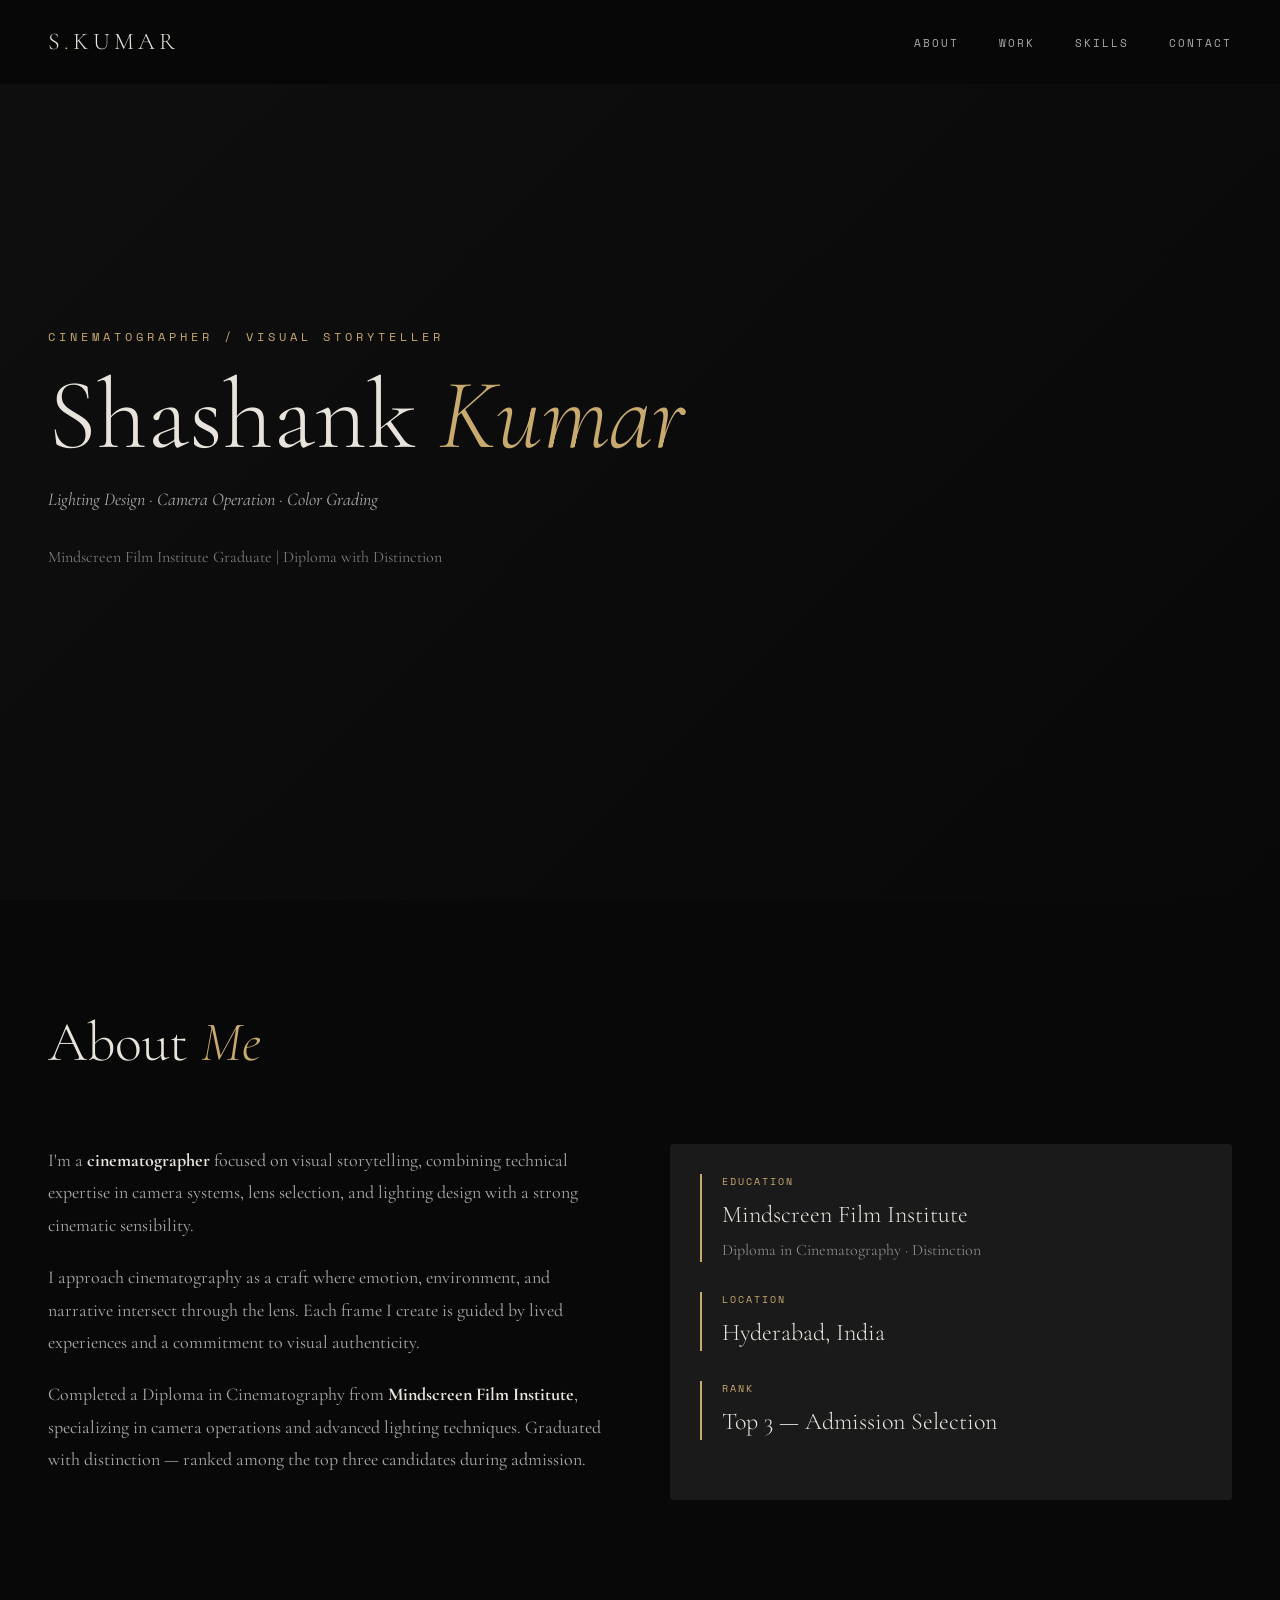
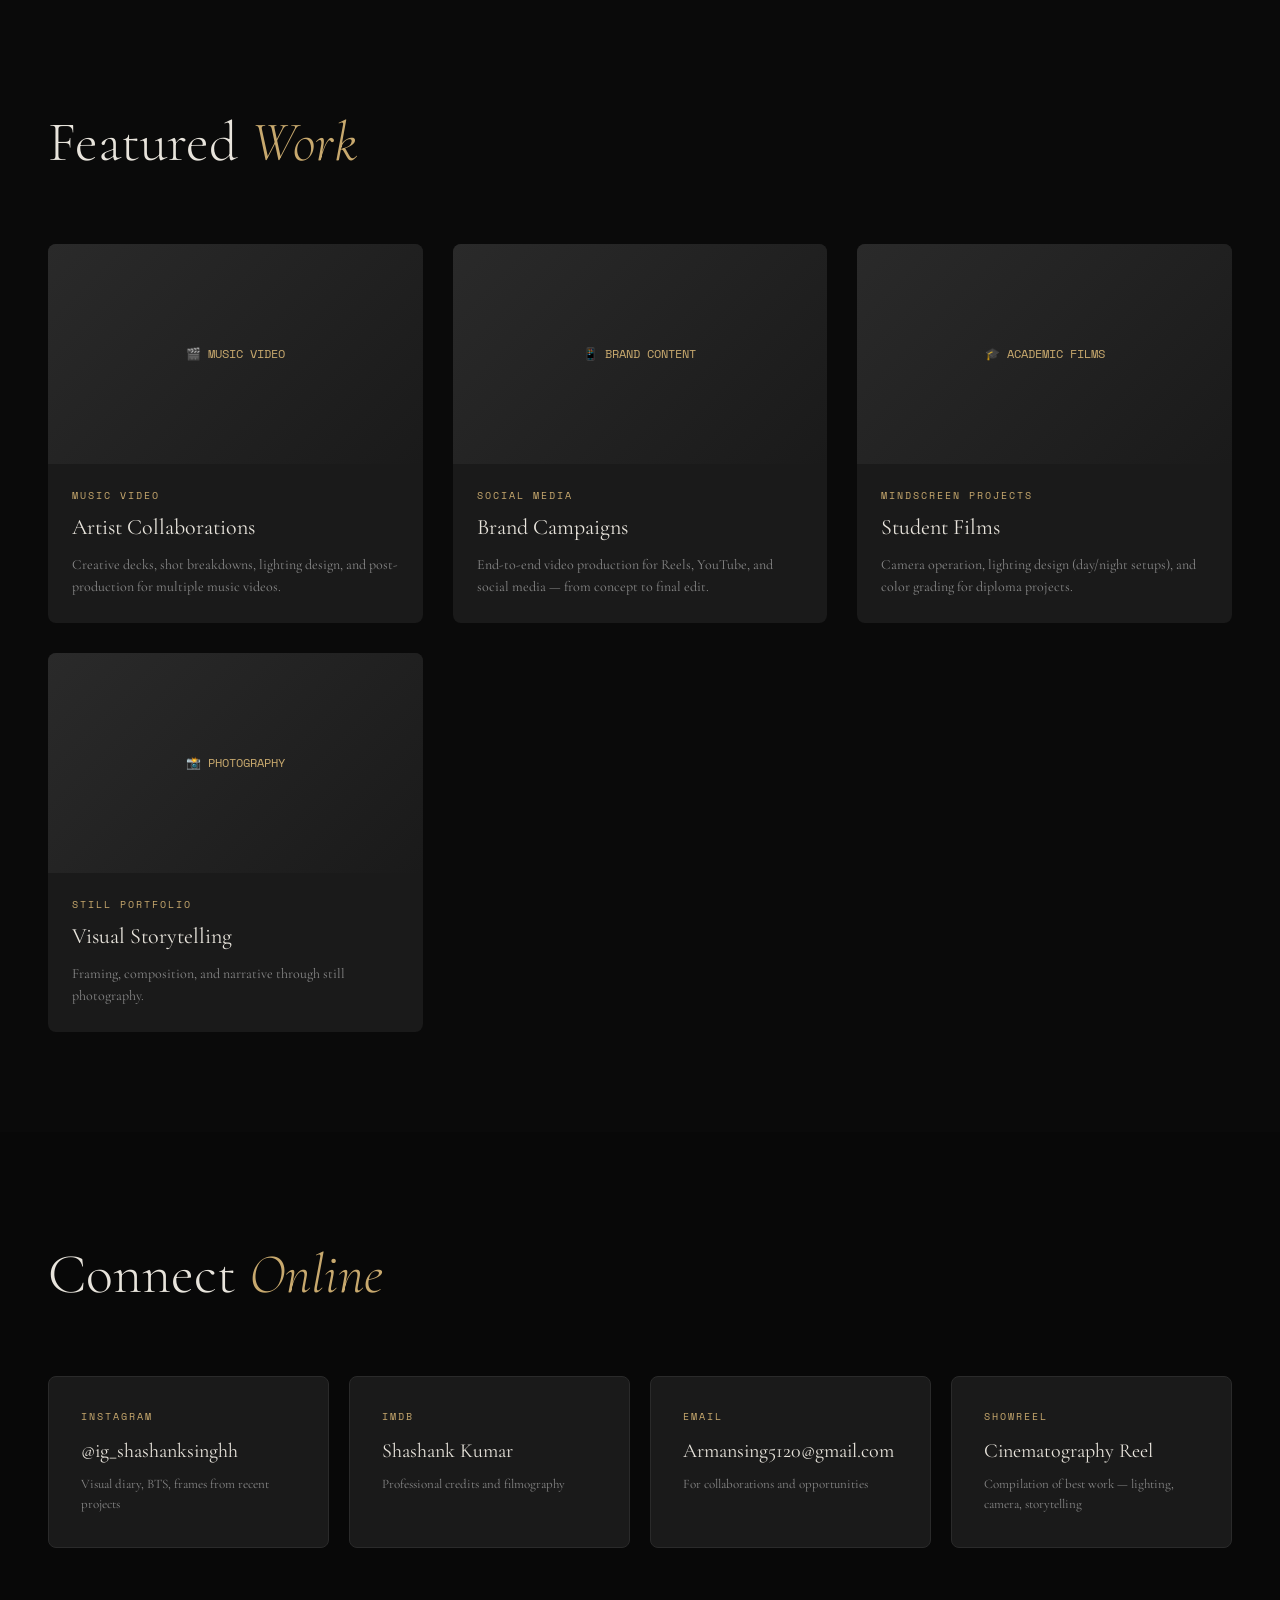
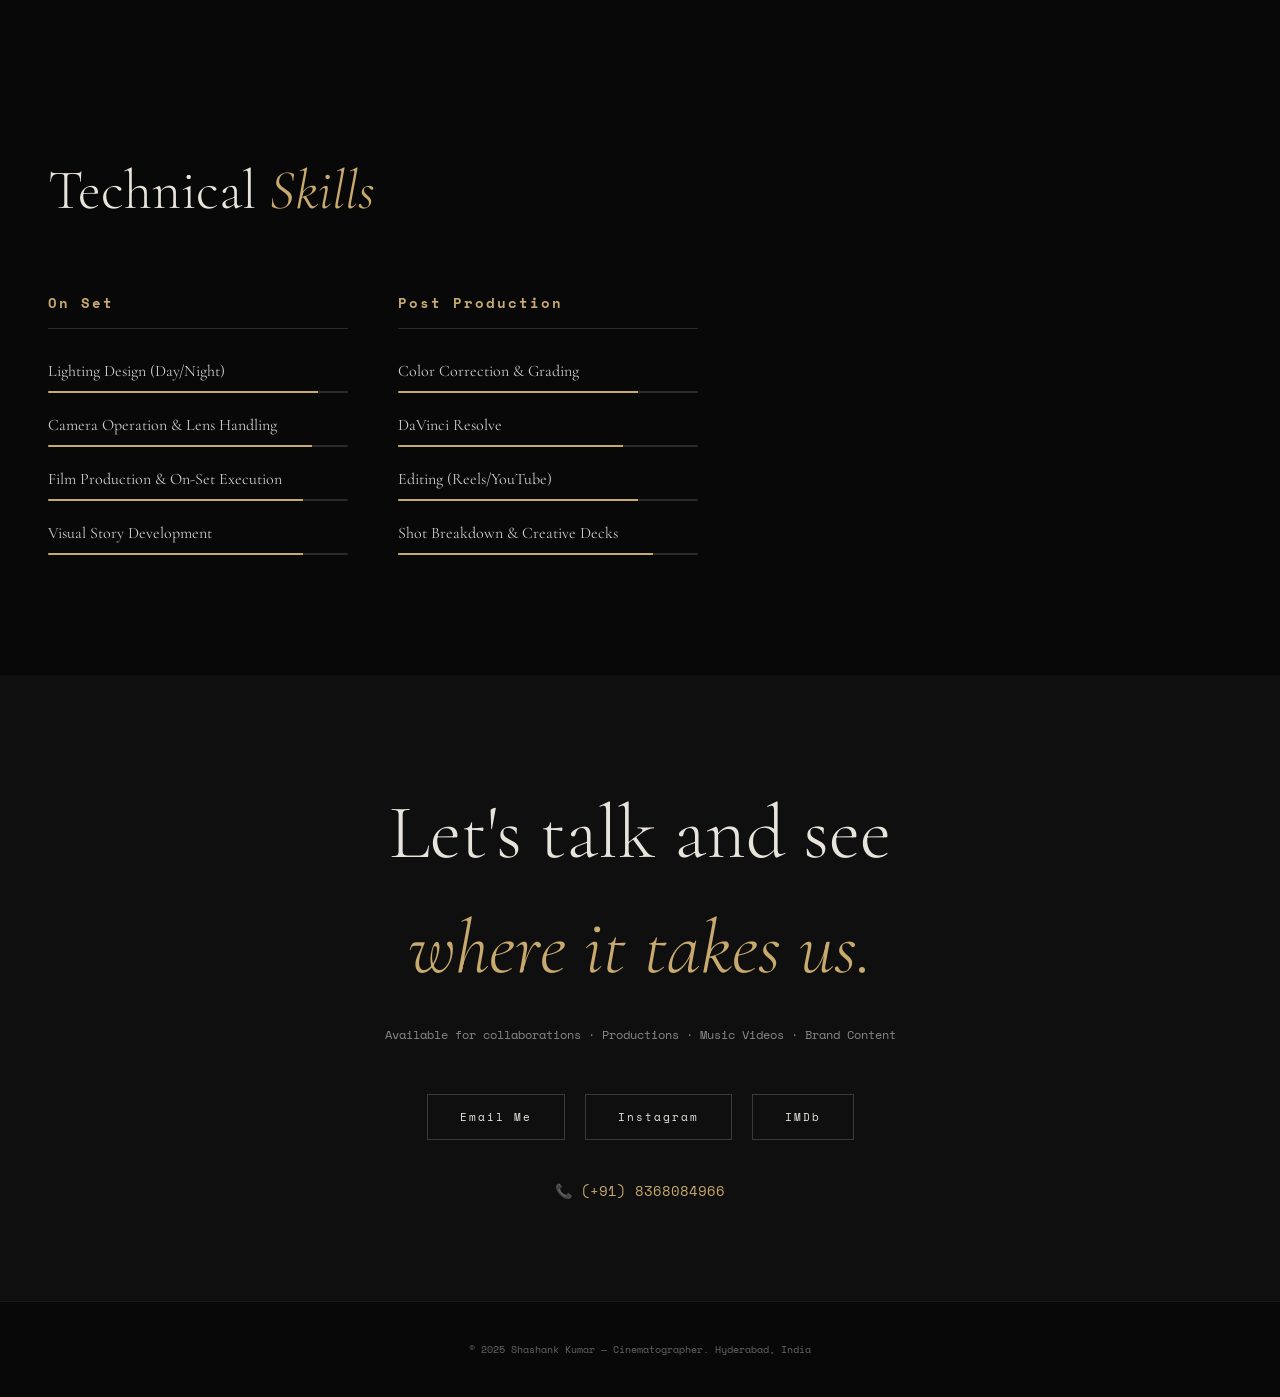
==== commit c6eb4225: "Update fmt.Println message from 'Hello' to 'Goodbye'" ====
--- a/portfolio.html
+++ b/portfolio.html
@@ -6,107 +6,43 @@
 <title>Shashank Kumar — Cinematographer</title>
 <link href="https://fonts.googleapis.com/css2?family=Cormorant+Garamond:ital,wght@0,300;0,400;0,600;1,300;1,400&family=Space+Mono:wght@400;700&display=swap" rel="stylesheet">
 <style>
-  :root {
-    --black: #080808;
-    --near-black: #0f0f0f;
-    --charcoal: #1a1a1a;
-    --graphite: #2a2a2a;
-    --mid: #5a5a5a;
-    --silver: #aaaaaa;
-    --light: #e8e4dc;
-    --cream: #f2ede3;
-    --gold: #c8a96e;
-    --gold-dim: #8a7248;
-    --red: #c0392b;
-  }
-
-  * { margin: 0; padding: 0; box-sizing: border-box; }
-
-  html { scroll-behavior: smooth; }
+  * {
+    margin: 0;
+    padding: 0;
+    box-sizing: border-box;
+  }
 
   body {
-    background: var(--black);
-    color: var(--light);
+    background: #080808;
+    color: #e8e4dc;
     font-family: 'Cormorant Garamond', serif;
-    overflow-x: hidden;
-    cursor: crosshair;
-  }
-
-  body::before {
-    content: '';
-    position: fixed;
-    inset: 0;
-    background-image: url("data:image/svg+xml,%3Csvg viewBox='0 0 256 256' xmlns='http://www.w3.org/2000/svg'%3E%3Cfilter id='noise'%3E%3CfeTurbulence type='fractalNoise' baseFrequency='0.9' numOctaves='4' stitchTiles='stitch'/%3E%3C/filter%3E%3Crect width='100%25' height='100%25' filter='url(%23noise)' opacity='0.04'/%3E%3C/svg%3E");
-    pointer-events: none;
-    z-index: 1000;
-    opacity: 0.35;
-  }
-
-  #loader {
-    position: fixed;
-    inset: 0;
-    background: var(--black);
-    display: flex;
-    align-items: center;
-    justify-content: center;
-    z-index: 9999;
-    flex-direction: column;
-    gap: 20px;
-    animation: loaderFade 0.6s ease 2s forwards;
-  }
-
-  @keyframes loaderFade {
-    to { opacity: 0; pointer-events: none; }
-  }
-
-  .loader-text {
-    font-family: 'Space Mono', monospace;
-    font-size: 10px;
-    letter-spacing: 6px;
-    color: var(--gold);
-    text-transform: uppercase;
-    animation: blink 0.8s ease infinite alternate;
-  }
-
-  .loader-bar {
-    width: 200px;
-    height: 1px;
-    background: var(--graphite);
-    overflow: hidden;
-  }
-
-  .loader-fill {
-    height: 100%;
-    background: var(--gold);
-    animation: fillBar 1.8s ease forwards;
-  }
-
-  @keyframes fillBar { from { width: 0; } to { width: 100%; } }
-  @keyframes blink { from { opacity: 0.3; } to { opacity: 1; } }
-
+    line-height: 1.5;
+  }
+
+  /* Navigation */
   nav {
     position: fixed;
     top: 0;
     left: 0;
     right: 0;
-    z-index: 100;
     padding: 24px 48px;
     display: flex;
     justify-content: space-between;
     align-items: center;
-    background: linear-gradient(to bottom, rgba(8,8,8,0.9) 0%, transparent 100%);
-  }
-
-  .nav-logo {
-    font-family: 'Cormorant Garamond', serif;
-    font-size: 22px;
+    background: rgba(8,8,8,0.95);
+    z-index: 100;
+    backdrop-filter: blur(10px);
+  }
+
+  .logo {
+    font-size: 24px;
     font-weight: 300;
     letter-spacing: 4px;
-    color: var(--cream);
+    color: #e8e4dc;
     text-decoration: none;
   }
 
-  .nav-logo span { color: var(--gold); }
+  .logo span { color: #c8a96e; }
 
   .nav-links {
     display: flex;
@@ -116,639 +52,441 @@
 
   .nav-links a {
     font-family: 'Space Mono', monospace;
-    font-size: 9px;
-    letter-spacing: 3px;
+    font-size: 11px;
+    letter-spacing: 2px;
     text-transform: uppercase;
-    color: var(--silver);
+    color: #aaaaaa;
     text-decoration: none;
     transition: color 0.3s;
   }
 
-  .nav-links a:hover { color: var(--gold); }
-
-  #hero {
-    height: 100vh;
-    position: relative;
-    display: flex;
-    align-items: flex-end;
-    padding: 0 48px 80px;
-    overflow: hidden;
-  }
-
-  .hero-bg {
-    position: absolute;
-    inset: 0;
-    background: 
-      radial-gradient(ellipse at 20% 50%, rgba(200, 169, 110, 0.06) 0%, transparent 60%),
-      radial-gradient(ellipse at 80% 20%, rgba(192, 57, 43, 0.04) 0%, transparent 50%),
-      linear-gradient(160deg, #0f0f0f 0%, #080808 50%, #0a0808 100%);
-  }
-
-  .hero-lines {
-    position: absolute;
-    inset: 0;
-    background-image: 
-      linear-gradient(rgba(200,169,110,0.04) 1px, transparent 1px),
-      linear-gradient(90deg, rgba(200,169,110,0.04) 1px, transparent 1px);
-    background-size: 80px 80px;
-  }
-
-  .hero-content {
-    position: relative;
-    z-index: 2;
-    max-width: 700px;
-  }
-
-  .hero-label {
-    font-family: 'Space Mono', monospace;
-    font-size: 9px;
-    letter-spacing: 5px;
-    text-transform: uppercase;
-    color: var(--gold);
-    margin-bottom: 24px;
-    opacity: 0;
-    animation: fadeUp 0.8s ease 2.2s forwards;
-  }
-
-  .hero-name {
-    font-size: clamp(60px, 10vw, 120px);
-    font-weight: 300;
-    line-height: 0.9;
-    letter-spacing: -2px;
-    color: var(--cream);
-    margin-bottom: 16px;
-    opacity: 0;
-    animation: fadeUp 0.8s ease 2.4s forwards;
-  }
-
-  .hero-name em {
-    font-style: italic;
-    color: var(--gold);
-  }
-
-  .hero-role {
-    font-size: 18px;
-    font-weight: 300;
-    letter-spacing: 2px;
-    color: var(--silver);
-    font-style: italic;
-    margin-bottom: 40px;
-    opacity: 0;
-    animation: fadeUp 0.8s ease 2.6s forwards;
-  }
-
-  .hero-tagline {
-    font-family: 'Space Mono', monospace;
-    font-size: 10px;
-    letter-spacing: 2px;
-    color: var(--mid);
-    line-height: 2;
-    max-width: 400px;
-    opacity: 0;
-    animation: fadeUp 0.8s ease 2.8s forwards;
-  }
-
-  .scroll-hint {
-    position: absolute;
-    bottom: 40px;
-    right: 120px;
-    display: flex;
-    flex-direction: column;
-    align-items: center;
-    gap: 8px;
-    opacity: 0;
-    animation: fadeUp 0.8s ease 3s forwards;
-  }
-
-  .scroll-hint span {
-    font-family: 'Space Mono', monospace;
-    font-size: 8px;
-    letter-spacing: 3px;
-    text-transform: uppercase;
-    color: var(--mid);
-    writing-mode: vertical-rl;
-  }
-
-  .scroll-line {
-    width: 1px;
-    height: 60px;
-    background: linear-gradient(to bottom, var(--gold), transparent);
-    animation: scrollPulse 2s ease infinite;
-  }
-
-  @keyframes scrollPulse {
-    0%, 100% { transform: scaleY(1); opacity: 0.5; }
-    50% { transform: scaleY(0.5); opacity: 1; }
-  }
-
-  @keyframes fadeUp {
-    from { opacity: 0; transform: translateY(30px); }
-    to { opacity: 1; transform: translateY(0); }
-  }
-
-  section {
-    padding: 120px 48px;
-    position: relative;
-  }
-
-  .section-label {
-    font-family: 'Space Mono', monospace;
-    font-size: 9px;
-    letter-spacing: 5px;
-    text-transform: uppercase;
-    color: var(--gold);
-    margin-bottom: 16px;
+  .nav-links a:hover { color: #c8a96e; }
+
+  /* Hero Section */
+  .hero {
+    min-height: 100vh;
     display: flex;
     align-items: center;
-    gap: 16px;
-  }
-
-  .section-label::after {
-    content: '';
-    flex: 1;
-    max-width: 60px;
-    height: 1px;
-    background: var(--gold-dim);
+    padding: 0 48px;
+    background: linear-gradient(135deg, #0f0f0f 0%, #080808 100%);
+    position: relative;
+  }
+
+  .hero-content {
+    max-width: 800px;
+  }
+
+  .hero-label {
+    font-family: 'Space Mono', monospace;
+    font-size: 12px;
+    letter-spacing: 4px;
+    color: #c8a96e;
+    margin-bottom: 20px;
+  }
+
+  .hero h1 {
+    font-size: clamp(50px, 8vw, 100px);
+    font-weight: 300;
+    line-height: 1;
+    margin-bottom: 20px;
+  }
+
+  .hero h1 span {
+    color: #c8a96e;
+    font-style: italic;
+  }
+
+  .hero-tagline {
+    font-size: 18px;
+    color: #aaaaaa;
+    margin-bottom: 30px;
+    font-style: italic;
+  }
+
+  .hero-bio {
+    font-size: 16px;
+    color: #7a7a7a;
+    max-width: 500px;
+    line-height: 1.8;
+  }
+
+  /* Sections */
+  section {
+    padding: 100px 48px;
   }
 
   .section-title {
-    font-size: clamp(36px, 5vw, 64px);
+    font-size: clamp(36px, 5vw, 56px);
     font-weight: 300;
-    letter-spacing: -1px;
-    line-height: 1;
-    color: var(--cream);
     margin-bottom: 60px;
   }
 
-  .section-title em { font-style: italic; color: var(--gold); }
-
-  #about { background: var(--near-black); }
-
+  .section-title span {
+    color: #c8a96e;
+    font-style: italic;
+  }
+
+  /* About */
   .about-grid {
     display: grid;
     grid-template-columns: 1fr 1fr;
-    gap: 80px;
-    align-items: start;
-    max-width: 1100px;
+    gap: 60px;
+    max-width: 1200px;
   }
 
   .about-text p {
-    font-size: 20px;
+    font-size: 18px;
+    line-height: 1.8;
+    color: #aaaaaa;
+    margin-bottom: 20px;
+  }
+
+  .about-text strong {
+    color: #e8e4dc;
+  }
+
+  .info-card {
+    background: #1a1a1a;
+    padding: 30px;
+    border-radius: 4px;
+  }
+
+  .info-item {
+    margin-bottom: 30px;
+    border-left: 2px solid #c8a96e;
+    padding-left: 20px;
+  }
+
+  .info-label {
+    font-family: 'Space Mono', monospace;
+    font-size: 10px;
+    letter-spacing: 2px;
+    color: #c8a96e;
+    text-transform: uppercase;
+    margin-bottom: 8px;
+  }
+
+  .info-value {
+    font-size: 24px;
     font-weight: 300;
-    line-height: 1.8;
-    color: var(--silver);
-    margin-bottom: 20px;
-  }
-
-  .about-text p strong {
-    color: var(--cream);
-    font-weight: 400;
-  }
-
-  .about-stats {
-    display: flex;
-    flex-direction: column;
-    gap: 40px;
-    padding-top: 20px;
-  }
-
-  .stat {
-    border-left: 1px solid var(--graphite);
-    padding-left: 24px;
-  }
-
-  .stat-num {
-    font-size: 48px;
-    font-weight: 300;
-    color: var(--gold);
-    line-height: 1;
-    font-style: italic;
-  }
-
-  .stat-label {
-    font-family: 'Space Mono', monospace;
-    font-size: 9px;
-    letter-spacing: 3px;
-    text-transform: uppercase;
-    color: var(--mid);
-    margin-top: 6px;
-  }
-
-  #work { background: var(--black); }
-
+  }
+
+  /* Work Grid */
   .work-grid {
     display: grid;
-    grid-template-columns: repeat(auto-fill, minmax(340px, 1fr));
-    gap: 2px;
-  }
-
-  .work-item {
-    position: relative;
+    grid-template-columns: repeat(auto-fill, minmax(320px, 1fr));
+    gap: 30px;
+    max-width: 1400px;
+    margin: 0 auto;
+  }
+
+  .work-card {
+    background: #1a1a1a;
+    border-radius: 8px;
     overflow: hidden;
-    aspect-ratio: 16/10;
-    background: var(--charcoal);
-    cursor: pointer;
-  }
-
-  .work-item::before {
-    content: '';
-    position: absolute;
-    inset: 0;
-    background: linear-gradient(to top, rgba(8,8,8,0.95) 0%, rgba(8,8,8,0.2) 60%, transparent 100%);
-    z-index: 1;
-  }
-
-  .work-bg {
-    position: absolute;
-    inset: 0;
-    background-size: cover;
-    background-position: center;
-    transition: transform 0.8s cubic-bezier(0.25, 0.46, 0.45, 0.94);
-  }
-
-  .work-item:hover .work-bg { transform: scale(1.08); }
-
-  .work-info {
-    position: absolute;
-    bottom: 0;
-    left: 0;
-    right: 0;
-    padding: 28px;
-    z-index: 2;
-    transform: translateY(10px);
-    transition: transform 0.4s ease;
-  }
-
-  .work-item:hover .work-info { transform: translateY(0); }
-
-  .work-type {
-    font-family: 'Space Mono', monospace;
-    font-size: 8px;
-    letter-spacing: 4px;
-    text-transform: uppercase;
-    color: var(--gold);
-    margin-bottom: 8px;
-  }
-
-  .work-title {
-    font-size: 22px;
-    font-weight: 300;
-    color: var(--cream);
-    margin-bottom: 6px;
-    font-style: italic;
-  }
-
-  .work-meta {
-    font-family: 'Space Mono', monospace;
-    font-size: 8px;
-    letter-spacing: 2px;
-    color: var(--mid);
-  }
-
-  .work-link {
-    position: absolute;
-    top: 20px;
-    right: 20px;
-    z-index: 3;
-    width: 36px;
-    height: 36px;
-    border: 1px solid rgba(200,169,110,0.3);
+    transition: transform 0.3s, box-shadow 0.3s;
+  }
+
+  .work-card:hover {
+    transform: translateY(-5px);
+    box-shadow: 0 10px 30px rgba(0,0,0,0.3);
+  }
+
+  .work-image {
+    height: 220px;
+    background: linear-gradient(135deg, #2a2a2a, #1a1a1a);
     display: flex;
     align-items: center;
     justify-content: center;
-    opacity: 0;
-    transition: opacity 0.3s, background 0.3s;
-    text-decoration: none;
-    color: var(--gold);
-  }
-
-  .work-link:hover { background: rgba(200,169,110,0.1); }
-  .work-item:hover .work-link { opacity: 1; }
-
-  .work-link svg { width: 14px; height: 14px; }
-
-  #links { background: var(--near-black); }
-
+    color: #c8a96e;
+    font-family: 'Space Mono', monospace;
+    font-size: 12px;
+  }
+
+  .work-info {
+    padding: 24px;
+  }
+
+  .work-category {
+    font-family: 'Space Mono', monospace;
+    font-size: 10px;
+    letter-spacing: 2px;
+    color: #c8a96e;
+    text-transform: uppercase;
+    margin-bottom: 8px;
+  }
+
+  .work-title {
+    font-size: 22px;
+    font-weight: 400;
+    margin-bottom: 10px;
+  }
+
+  .work-desc {
+    font-size: 14px;
+    color: #888;
+    line-height: 1.6;
+  }
+
+  /* Links Grid */
   .links-grid {
     display: grid;
     grid-template-columns: repeat(auto-fill, minmax(280px, 1fr));
-    gap: 2px;
+    gap: 20px;
+    max-width: 1200px;
   }
 
   .link-card {
-    background: var(--charcoal);
-    padding: 40px 36px;
-    border: 1px solid var(--graphite);
+    background: #1a1a1a;
+    padding: 32px;
+    border-radius: 8px;
     text-decoration: none;
+    transition: all 0.3s;
+    border: 1px solid #2a2a2a;
+  }
+
+  .link-card:hover {
+    background: #252525;
+    transform: translateY(-3px);
+    border-color: #c8a96e;
+  }
+
+  .link-platform {
+    font-family: 'Space Mono', monospace;
+    font-size: 10px;
+    letter-spacing: 2px;
+    color: #c8a96e;
+    text-transform: uppercase;
+    margin-bottom: 12px;
+  }
+
+  .link-title {
+    font-size: 20px;
+    color: #e8e4dc;
+    margin-bottom: 8px;
+  }
+
+  .link-desc {
+    font-size: 13px;
+    color: #888;
+    line-height: 1.6;
+  }
+
+  /* Skills */
+  .skills-grid {
+    display: grid;
+    grid-template-columns: repeat(auto-fill, minmax(300px, 1fr));
+    gap: 50px;
+    max-width: 1000px;
+  }
+
+  .skill-category h3 {
+    font-family: 'Space Mono', monospace;
+    font-size: 14px;
+    letter-spacing: 2px;
+    color: #c8a96e;
+    margin-bottom: 30px;
+    padding-bottom: 15px;
+    border-bottom: 1px solid #2a2a2a;
+  }
+
+  .skill-item {
+    margin-bottom: 20px;
+  }
+
+  .skill-name {
+    font-size: 16px;
+    margin-bottom: 8px;
+    color: #cccccc;
+  }
+
+  .skill-bar {
+    height: 2px;
+    background: #2a2a2a;
+    border-radius: 2px;
+    overflow: hidden;
+  }
+
+  .skill-progress {
+    height: 100%;
+    background: #c8a96e;
+    width: 0%;
+    transition: width 1s ease;
+  }
+
+  /* Contact */
+  .contact-section {
+    text-align: center;
+    background: #0f0f0f;
+  }
+
+  .contact-title {
+    font-size: clamp(40px, 6vw, 80px);
+    font-weight: 300;
+    margin-bottom: 20px;
+  }
+
+  .contact-title span {
+    color: #c8a96e;
+    font-style: italic;
+  }
+
+  .contact-sub {
+    font-family: 'Space Mono', monospace;
+    font-size: 12px;
+    color: #888;
+    margin-bottom: 50px;
+  }
+
+  .contact-buttons {
     display: flex;
-    flex-direction: column;
-    gap: 16px;
-    transition: background 0.3s, border-color 0.3s, transform 0.3s;
-    position: relative;
-    overflow: hidden;
-  }
-
-  .link-card::before {
-    content: '';
-    position: absolute;
-    bottom: 0;
-    left: 0;
-    right: 0;
-    height: 2px;
-    background: var(--gold);
-    transform: scaleX(0);
-    transform-origin: left;
-    transition: transform 0.4s ease;
-  }
-
-  .link-card:hover { background: var(--graphite); border-color: var(--gold-dim); transform: translateY(-4px); }
-  .link-card:hover::before { transform: scaleX(1); }
-
-  .link-platform {
-    font-family: 'Space Mono', monospace;
-    font-size: 8px;
-    letter-spacing: 4px;
-    text-transform: uppercase;
-    color: var(--gold);
-  }
-
-  .link-title {
-    font-size: 24px;
-    font-weight: 300;
-    font-style: italic;
-    color: var(--cream);
-    line-height: 1.2;
-  }
-
-  .link-desc {
-    font-size: 14px;
-    color: var(--mid);
-    line-height: 1.7;
-    flex: 1;
-  }
-
-  .link-arrow {
-    align-self: flex-end;
-    font-size: 24px;
-    color: var(--gold);
-    transition: transform 0.3s;
-    font-style: normal;
-  }
-
-  .link-card:hover .link-arrow { transform: translate(4px, -4px); }
-
-  #skills { background: var(--black); }
-
-  .skills-wrapper {
-    display: grid;
-    grid-template-columns: 1fr 1fr;
-    gap: 80px;
-    max-width: 900px;
-  }
-
-  .skills-col h3 {
-    font-family: 'Space Mono', monospace;
-    font-size: 9px;
-    letter-spacing: 4px;
-    text-transform: uppercase;
-    color: var(--gold);
-    margin-bottom: 32px;
-    padding-bottom: 16px;
-    border-bottom: 1px solid var(--graphite);
-  }
-
-  .skill-item {
-    display: flex;
-    justify-content: space-between;
-    align-items: center;
-    padding: 16px 0;
-    border-bottom: 1px solid rgba(42,42,42,0.5);
-  }
-
-  .skill-name {
-    font-size: 18px;
-    font-weight: 300;
-    color: var(--silver);
-    font-style: italic;
-  }
-
-  .skill-bar {
-    width: 80px;
-    height: 1px;
-    background: var(--graphite);
-    position: relative;
-    overflow: hidden;
-  }
-
-  .skill-fill {
-    height: 100%;
-    background: var(--gold);
-    transition: width 1.5s ease;
-    width: 0;
-  }
-
-  .skill-fill.animate { width: var(--w); }
-
-  #contact {
-    background: var(--near-black);
-    text-align: center;
-    padding: 120px 48px;
-  }
-
-  .contact-big {
-    font-size: clamp(48px, 8vw, 100px);
-    font-weight: 300;
-    font-style: italic;
-    color: var(--cream);
-    line-height: 1;
-    margin-bottom: 40px;
-    letter-spacing: -2px;
-  }
-
-  .contact-big span { color: var(--gold); }
-
-  .contact-sub {
-    font-family: 'Space Mono', monospace;
-    font-size: 10px;
-    letter-spacing: 3px;
-    color: var(--mid);
-    text-transform: uppercase;
-    margin-bottom: 60px;
-  }
-
-  .contact-links {
-    display: flex;
-    gap: 32px;
+    gap: 20px;
     justify-content: center;
     flex-wrap: wrap;
   }
 
-  .contact-link {
+  .contact-btn {
+    padding: 14px 32px;
+    background: transparent;
+    border: 1px solid #3a3a3a;
+    color: #e8e4dc;
+    text-decoration: none;
+    font-family: 'Space Mono', monospace;
+    font-size: 11px;
+    letter-spacing: 2px;
+    transition: all 0.3s;
+  }
+
+  .contact-btn:hover {
+    border-color: #c8a96e;
+    color: #c8a96e;
+  }
+
+  .phone {
+    margin-top: 40px;
+    font-family: 'Space Mono', monospace;
+    font-size: 14px;
+    color: #c8a96e;
+  }
+
+  /* Footer */
+  footer {
+    padding: 40px 48px;
+    text-align: center;
+    border-top: 1px solid #1a1a1a;
     font-family: 'Space Mono', monospace;
     font-size: 10px;
-    letter-spacing: 3px;
-    text-transform: uppercase;
-    color: var(--silver);
-    text-decoration: none;
-    padding: 16px 32px;
-    border: 1px solid var(--graphite);
-    transition: all 0.3s;
-  }
-
-  .contact-link:hover {
-    color: var(--gold);
-    border-color: var(--gold);
-    background: rgba(200,169,110,0.05);
-  }
-
-  footer {
-    background: var(--black);
-    padding: 32px 48px;
-    display: flex;
-    justify-content: space-between;
-    align-items: center;
-    border-top: 1px solid var(--graphite);
-  }
-
-  footer p {
-    font-family: 'Space Mono', monospace;
-    font-size: 8px;
-    letter-spacing: 2px;
-    color: var(--mid);
-    text-transform: uppercase;
-  }
-
-  .footer-mark {
-    font-size: 18px;
-    font-weight: 300;
-    font-style: italic;
-    color: var(--gold-dim);
-    letter-spacing: 4px;
-  }
-
+    color: #666;
+  }
+
+  /* Responsive */
   @media (max-width: 768px) {
-    nav { padding: 20px 24px; }
-    .nav-links { display: none; }
-    section { padding: 80px 24px; }
-    #hero { padding: 0 24px 60px; }
-    .about-grid { grid-template-columns: 1fr; gap: 40px; }
-    .skills-wrapper { grid-template-columns: 1fr; gap: 40px; }
-    footer { flex-direction: column; gap: 16px; text-align: center; }
-    .scroll-hint { display: none; }
+    nav {
+      padding: 20px 24px;
+    }
+    .nav-links {
+      display: none;
+    }
+    section {
+      padding: 60px 24px;
+    }
+    .hero {
+      padding: 0 24px;
+    }
+    .about-grid {
+      grid-template-columns: 1fr;
+      gap: 40px;
+    }
+    .work-grid {
+      grid-template-columns: 1fr;
+    }
   }
 </style>
 </head>
 <body>
 
-<div id="loader">
-  <div class="loader-text">Loading</div>
-  <div class="loader-bar"><div class="loader-fill"></div></div>
-</div>
-
 <nav>
-  <a href="#hero" class="nav-logo">S<span>.</span>KUMAR</a>
+  <a href="#" class="logo">S<span>.</span>KUMAR</a>
   <ul class="nav-links">
     <li><a href="#about">About</a></li>
-    <li><a href="#work">Projects</a></li>
-    <li><a href="#links">Contact</a></li>
+    <li><a href="#work">Work</a></li>
     <li><a href="#skills">Skills</a></li>
+    <li><a href="#contact">Contact</a></li>
   </ul>
 </nav>
 
-<section id="hero">
-  <div class="hero-bg"></div>
-  <div class="hero-lines"></div>
+<section class="hero">
   <div class="hero-content">
-    <div class="hero-label">Cinematographer · Hyderabad</div>
-    <h1 class="hero-name">Shashank<br><em>Kumar</em></h1>
-    <p class="hero-role">Cinematographer & Visual Storyteller</p>
-    <p class="hero-tagline">
-      LIGHTING DESIGN · CAMERA OPERATION · COLOR GRADING<br>
-      MINDSREEN FILM INSTITUTE · DIPLOMA WITH DISTINCTION
-    </p>
-  </div>
-  <div class="scroll-hint">
-    <div class="scroll-line"></div>
-    <span>Scroll</span>
+    <div class="hero-label">CINEMATOGRAPHER / VISUAL STORYTELLER</div>
+    <h1>Shashank <span>Kumar</span></h1>
+    <div class="hero-tagline">Lighting Design · Camera Operation · Color Grading</div>
+    <div class="hero-bio">Mindscreen Film Institute Graduate | Diploma with Distinction</div>
   </div>
 </section>
 
 <section id="about">
-  <div class="section-label">01 — About</div>
-  <h2 class="section-title">Eye behind<br>the <em>lens</em></h2>
+  <h2 class="section-title">About <span>Me</span></h2>
   <div class="about-grid">
     <div class="about-text">
-      <p>I'm a <strong>cinematographer</strong> focused on visual storytelling, combining technical expertise in camera systems, lens selection, and lighting design with a strong cinematic sensibility. Experienced in collaborating with agencies and creative teams to deliver high-quality, emotionally driven visuals, overseeing projects from concept to final frame with precision and artistic intent.</p>
-      <p>I approach cinematography as a craft where emotion, environment, and narrative intersect through the lens. Each frame I create is guided by lived experiences and a commitment to visual authenticity. My work focuses on translating story into immersive imagery that connects audiences to both reality and artistry.</p>
-      <p><strong>Education:</strong> Completed a Diploma in Cinematography from <strong>Mindscreen Film Institute</strong>, specializing in camera operations and advanced lighting techniques (structured day and night setups). Graduated with distinction — ranked among the top three candidates during admission.</p>
-    </div>
-    <div class="about-stats">
-      <div class="stat">
-        <div class="stat-num">Distinction</div>
-        <div class="stat-label">Mindscreen Film Institute</div>
-      </div>
-      <div class="stat">
-        <div class="stat-num">Top 3</div>
-        <div class="stat-label">Admission Selection Rank</div>
-      </div>
-      <div class="stat">
-        <div class="stat-num">HYD</div>
-        <div class="stat-label">Hyderabad, India</div>
+      <p>I'm a <strong>cinematographer</strong> focused on visual storytelling, combining technical expertise in camera systems, lens selection, and lighting design with a strong cinematic sensibility.</p>
+      <p>I approach cinematography as a craft where emotion, environment, and narrative intersect through the lens. Each frame I create is guided by lived experiences and a commitment to visual authenticity.</p>
+      <p>Completed a Diploma in Cinematography from <strong>Mindscreen Film Institute</strong>, specializing in camera operations and advanced lighting techniques. Graduated with distinction — ranked among the top three candidates during admission.</p>
+    </div>
+    <div class="info-card">
+      <div class="info-item">
+        <div class="info-label">Education</div>
+        <div class="info-value">Mindscreen Film Institute</div>
+        <div style="color:#888; margin-top:5px;">Diploma in Cinematography · Distinction</div>
+      </div>
+      <div class="info-item">
+        <div class="info-label">Location</div>
+        <div class="info-value">Hyderabad, India</div>
+      </div>
+      <div class="info-item">
+        <div class="info-label">Rank</div>
+        <div class="info-value">Top 3 — Admission Selection</div>
       </div>
     </div>
   </div>
 </section>
 
-<section id="work">
-  <div class="section-label">02 — My Work</div>
-  <h2 class="section-title">Selected<br><em>Projects</em></h2>
+<section id="work" style="background:#0a0a0a;">
+  <h2 class="section-title">Featured <span>Work</span></h2>
   <div class="work-grid">
-
-    <div class="work-item">
-      <div class="work-bg"></div>
-      <a class="work-link" href="#" target="_blank">
-        <svg viewBox="0 0 24 24" fill="none" stroke="currentColor" stroke-width="1.5"><path d="M7 17L17 7M17 7H7M17 7v10"/></svg>
-      </a>
+    
+    <div class="work-card">
+      <div class="work-image">🎬 MUSIC VIDEO</div>
       <div class="work-info">
-        <div class="work-type">Music Video</div>
-        <div class="work-title">Artist Collaboration</div>
-        <div class="work-meta">Creative Decks · Shot Breakdowns · Post-Production</div>
-      </div>
-    </div>
-
-    <div class="work-item">
-      <div class="work-bg"></div>
-      <a class="work-link" href="#" target="_blank">
-        <svg viewBox="0 0 24 24" fill="none" stroke="currentColor" stroke-width="1.5"><path d="M7 17L17 7M17 7H7M17 7v10"/></svg>
-      </a>
+        <div class="work-category">Music Video</div>
+        <div class="work-title">Artist Collaborations</div>
+        <div class="work-desc">Creative decks, shot breakdowns, lighting design, and post-production for multiple music videos.</div>
+      </div>
+    </div>
+
+    <div class="work-card">
+      <div class="work-image">📱 BRAND CONTENT</div>
       <div class="work-info">
-        <div class="work-type">Brand Content</div>
-        <div class="work-title">Social Media Campaigns</div>
-        <div class="work-meta">Reels · YouTube · Visual Treatment</div>
-      </div>
-    </div>
-
-    <div class="work-item">
-      <div class="work-bg"></div>
-      <a class="work-link" href="#" target="_blank">
-        <svg viewBox="0 0 24 24" fill="none" stroke="currentColor" stroke-width="1.5"><path d="M7 17L17 7M17 7H7M17 7v10"/></svg>
-      </a>
+        <div class="work-category">Social Media</div>
+        <div class="work-title">Brand Campaigns</div>
+        <div class="work-desc">End-to-end video production for Reels, YouTube, and social media — from concept to final edit.</div>
+      </div>
+    </div>
+
+    <div class="work-card">
+      <div class="work-image">🎓 ACADEMIC FILMS</div>
       <div class="work-info">
-        <div class="work-type">Academic Films</div>
-        <div class="work-title">Mindscreen Projects</div>
-        <div class="work-meta">Camera Operation · Lighting Design · Color Grading</div>
-      </div>
-    </div>
-
-    <div class="work-item">
-      <div class="work-bg"></div>
-      <a class="work-link" href="#" target="_blank">
-        <svg viewBox="0 0 24 24" fill="none" stroke="currentColor" stroke-width="1.5"><path d="M7 17L17 7M17 7H7M17 7v10"/></svg>
-      </a>
+        <div class="work-category">Mindscreen Projects</div>
+        <div class="work-title">Student Films</div>
+        <div class="work-desc">Camera operation, lighting design (day/night setups), and color grading for diploma projects.</div>
+      </div>
+    </div>
+
+    <div class="work-card">
+      <div class="work-image">📸 PHOTOGRAPHY</div>
       <div class="work-info">
-        <div class="work-type">Photography</div>
-        <div class="work-title">Still Portfolio</div>
-        <div class="work-meta">Framing · Composition · Visual Storytelling</div>
+        <div class="work-category">Still Portfolio</div>
+        <div class="work-title">Visual Storytelling</div>
+        <div class="work-desc">Framing, composition, and narrative through still photography.</div>
       </div>
     </div>
 
@@ -756,121 +494,124 @@
 </section>
 
 <section id="links">
-  <div class="section-label">03 — Connect</div>
-  <h2 class="section-title">Find me<br><em>online</em></h2>
+  <h2 class="section-title">Connect <span>Online</span></h2>
   <div class="links-grid">
-
-    <a href="#" target="_blank" class="link-card">
+    
+    <a href="#" class="link-card" target="_blank">
       <div class="link-platform">Instagram</div>
       <div class="link-title">@ig_shashanksinghh</div>
-      <div class="link-desc">Visual diary, behind-the-scenes, frames from recent projects, and creative experiments.</div>
-      <em class="link-arrow">↗</em>
+      <div class="link-desc">Visual diary, BTS, frames from recent projects</div>
     </a>
 
-    <a href="#" target="_blank" class="link-card">
+    <a href="#" class="link-card" target="_blank">
       <div class="link-platform">IMDb</div>
       <div class="link-title">Shashank Kumar</div>
-      <div class="link-desc">Professional credits, filmography, and production history.</div>
-      <em class="link-arrow">↗</em>
+      <div class="link-desc">Professional credits and filmography</div>
     </a>
 
     <a href="mailto:Armansing5120@gmail.com" class="link-card">
       <div class="link-platform">Email</div>
       <div class="link-title">Armansing5120@gmail.com</div>
-      <div class="link-desc">For collaborations, productions, and opportunities. Response within 24 hours.</div>
-      <em class="link-arrow">↗</em>
+      <div class="link-desc">For collaborations and opportunities</div>
     </a>
 
     <a href="#" class="link-card">
       <div class="link-platform">Showreel</div>
       <div class="link-title">Cinematography Reel</div>
-      <div class="link-desc">Compilation of my best work — lighting, camera movement, and visual storytelling.</div>
-      <em class="link-arrow">↗</em>
+      <div class="link-desc">Compilation of best work — lighting, camera, storytelling</div>
     </a>
 
   </div>
 </section>
 
 <section id="skills">
-  <div class="section-label">04 — Craft</div>
-  <h2 class="section-title">Tools &<br><em>Disciplines</em></h2>
-  <div class="skills-wrapper">
-    <div class="skills-col">
+  <h2 class="section-title">Technical <span>Skills</span></h2>
+  <div class="skills-grid">
+    <div class="skill-category">
       <h3>On Set</h3>
       <div class="skill-item">
-        <span class="skill-name">Lighting Design (Day/Night)</span>
-        <div class="skill-bar"><div class="skill-fill" style="--w:90%"></div></div>
-      </div>
-      <div class="skill-item">
-        <span class="skill-name">Camera Operation & Lens</span>
-        <div class="skill-bar"><div class="skill-fill" style="--w:88%"></div></div>
-      </div>
-      <div class="skill-item">
-        <span class="skill-name">Film Production</span>
-        <div class="skill-bar"><div class="skill-fill" style="--w:85%"></div></div>
-      </div>
-      <div class="skill-item">
-        <span class="skill-name">Visual Story Development</span>
-        <div class="skill-bar"><div class="skill-fill" style="--w:85%"></div></div>
-      </div>
-    </div>
-    <div class="skills-col">
-      <h3>Post & Tools</h3>
-      <div class="skill-item">
-        <span class="skill-name">Color Grading</span>
-        <div class="skill-bar"><div class="skill-fill" style="--w:80%"></div></div>
-      </div>
-      <div class="skill-item">
-        <span class="skill-name">DaVinci Resolve</span>
-        <div class="skill-bar"><div class="skill-fill" style="--w:75%"></div></div>
-      </div>
-      <div class="skill-item">
-        <span class="skill-name">Editing (Reels/YouTube)</span>
-        <div class="skill-bar"><div class="skill-fill" style="--w:80%"></div></div>
-      </div>
-      <div class="skill-item">
-        <span class="skill-name">Shot Breakdown & Decks</span>
-        <div class="skill-bar"><div class="skill-fill" style="--w:85%"></div></div>
+        <div class="skill-name">Lighting Design (Day/Night)</div>
+        <div class="skill-bar"><div class="skill-progress" style="width:90%"></div></div>
+      </div>
+      <div class="skill-item">
+        <div class="skill-name">Camera Operation & Lens Handling</div>
+        <div class="skill-bar"><div class="skill-progress" style="width:88%"></div></div>
+      </div>
+      <div class="skill-item">
+        <div class="skill-name">Film Production & On-Set Execution</div>
+        <div class="skill-bar"><div class="skill-progress" style="width:85%"></div></div>
+      </div>
+      <div class="skill-item">
+        <div class="skill-name">Visual Story Development</div>
+        <div class="skill-bar"><div class="skill-progress" style="width:85%"></div></div>
+      </div>
+    </div>
+    <div class="skill-category">
+      <h3>Post Production</h3>
+      <div class="skill-item">
+        <div class="skill-name">Color Correction & Grading</div>
+        <div class="skill-bar"><div class="skill-progress" style="width:80%"></div></div>
+      </div>
+      <div class="skill-item">
+        <div class="skill-name">DaVinci Resolve</div>
+        <div class="skill-bar"><div class="skill-progress" style="width:75%"></div></div>
+      </div>
+      <div class="skill-item">
+        <div class="skill-name">Editing (Reels/YouTube)</div>
+        <div class="skill-bar"><div class="skill-progress" style="width:80%"></div></div>
+      </div>
+      <div class="skill-item">
+        <div class="skill-name">Shot Breakdown & Creative Decks</div>
+        <div class="skill-bar"><div class="skill-progress" style="width:85%"></div></div>
       </div>
     </div>
   </div>
 </section>
 
-<section id="contact">
-  <div class="section-label" style="justify-content:center">05 — Contact</div>
-  <div class="contact-big">Let's talk and see<br><span>where it takes us.</span></div>
+<section id="contact" class="contact-section">
+  <h2 class="contact-title">Let's talk and see<br><span>where it takes us.</span></h2>
   <div class="contact-sub">Available for collaborations · Productions · Music Videos · Brand Content</div>
-  <div class="contact-links">
-    <a href="mailto:Armansing5120@gmail.com" class="contact-link">Email</a>
-    <a href="#" class="contact-link">Instagram</a>
-    <a href="#" class="contact-link">IMDb</a>
+  <div class="contact-buttons">
+    <a href="mailto:Armansing5120@gmail.com" class="contact-btn">Email Me</a>
+    <a href="#" class="contact-btn" target="_blank">Instagram</a>
+    <a href="#" class="contact-btn" target="_blank">IMDb</a>
   </div>
-  <div style="margin-top: 48px; font-family: 'Space Mono', monospace; font-size: 10px; color: var(--mid);">
-    📞 (+91) 8368084966
-  </div>
+  <div class="phone">📞 (+91) 8368084966</div>
 </section>
 
 <footer>
-  <p>© 2025 Shashank Kumar · Hyderabad, India</p>
-  <div class="footer-mark">S.K.</div>
-  <p>Cinematographer · Visual Storyteller</p>
+  <p>© 2025 Shashank Kumar — Cinematographer. Hyderabad, India</p>
 </footer>
 
 <script>
-  const fills = document.querySelectorAll('.skill-fill');
-  const observer = new IntersectionObserver((entries) => {
-    entries.forEach(e => {
-      if (e.isIntersecting) e.target.classList.add('animate');
-    });
-  }, { threshold: 0.3 });
-  fills.forEach(f => observer.observe(f));
-
-  document.querySelectorAll('a[href^="#"]').forEach(a => {
-    a.addEventListener('click', e => {
+  // Smooth scroll for navigation
+  document.querySelectorAll('a[href^="#"]').forEach(anchor => {
+    anchor.addEventListener('click', function(e) {
       e.preventDefault();
-      document.querySelector(a.getAttribute('href'))?.scrollIntoView({ behavior: 'smooth' });
+      const target = document.querySelector(this.getAttribute('href'));
+      if (target) {
+        target.scrollIntoView({ behavior: 'smooth' });
+      }
     });
   });
+
+  // Animate skill bars on scroll
+  const skillBars = document.querySelectorAll('.skill-progress');
+  const observer = new IntersectionObserver((entries) => {
+    entries.forEach(entry => {
+      if (entry.isIntersecting) {
+        const bar = entry.target;
+        const width = bar.style.width;
+        bar.style.width = '0';
+        setTimeout(() => {
+          bar.style.width = width;
+        }, 100);
+        observer.unobserve(bar);
+      }
+    });
+  }, { threshold: 0.5 });
+  
+  skillBars.forEach(bar => observer.observe(bar));
 </script>
 </body>
 </html>
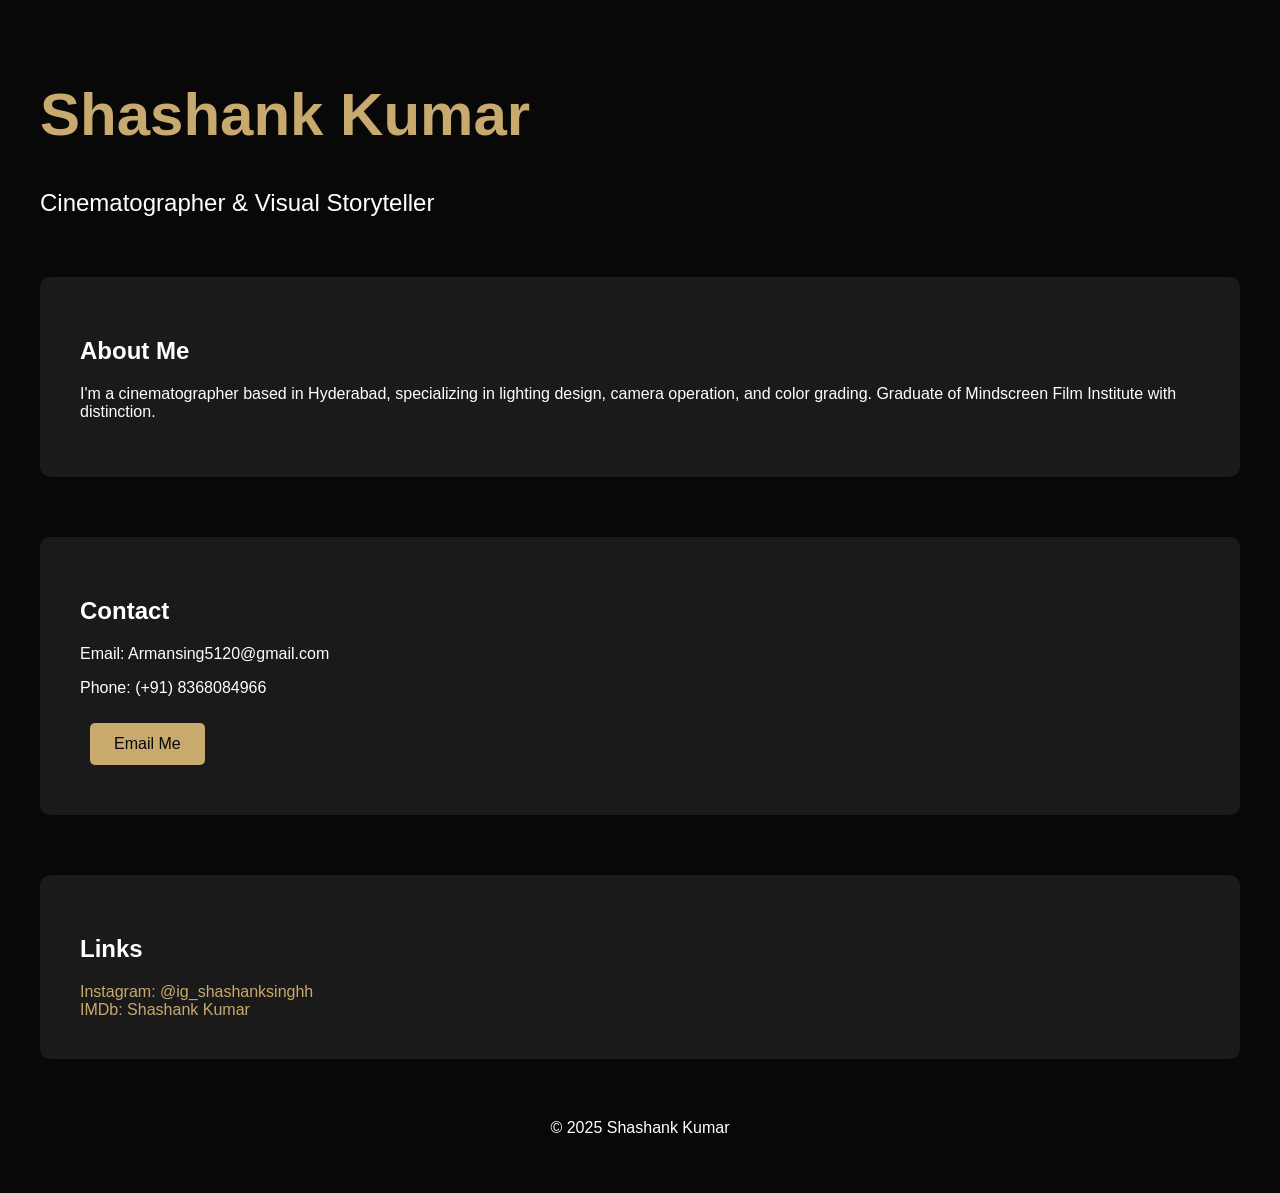
==== commit 706e01a1: "Update portfolio.html" ====
--- a/portfolio.html
+++ b/portfolio.html
@@ -1,617 +1,70 @@
 <!DOCTYPE html>
-<html lang="en">
+<html>
 <head>
-<meta charset="UTF-8">
-<meta name="viewport" content="width=device-width, initial-scale=1.0">
-<title>Shashank Kumar — Cinematographer</title>
-<link href="https://fonts.googleapis.com/css2?family=Cormorant+Garamond:ital,wght@0,300;0,400;0,600;1,300;1,400&family=Space+Mono:wght@400;700&display=swap" rel="stylesheet">
-<style>
-  * {
-    margin: 0;
-    padding: 0;
-    box-sizing: border-box;
-  }
-
-  body {
-    background: #080808;
-    color: #e8e4dc;
-    font-family: 'Cormorant Garamond', serif;
-    line-height: 1.5;
-  }
-
-  /* Navigation */
-  nav {
-    position: fixed;
-    top: 0;
-    left: 0;
-    right: 0;
-    padding: 24px 48px;
-    display: flex;
-    justify-content: space-between;
-    align-items: center;
-    background: rgba(8,8,8,0.95);
-    z-index: 100;
-    backdrop-filter: blur(10px);
-  }
-
-  .logo {
-    font-size: 24px;
-    font-weight: 300;
-    letter-spacing: 4px;
-    color: #e8e4dc;
-    text-decoration: none;
-  }
-
-  .logo span { color: #c8a96e; }
-
-  .nav-links {
-    display: flex;
-    gap: 40px;
-    list-style: none;
-  }
-
-  .nav-links a {
-    font-family: 'Space Mono', monospace;
-    font-size: 11px;
-    letter-spacing: 2px;
-    text-transform: uppercase;
-    color: #aaaaaa;
-    text-decoration: none;
-    transition: color 0.3s;
-  }
-
-  .nav-links a:hover { color: #c8a96e; }
-
-  /* Hero Section */
-  .hero {
-    min-height: 100vh;
-    display: flex;
-    align-items: center;
-    padding: 0 48px;
-    background: linear-gradient(135deg, #0f0f0f 0%, #080808 100%);
-    position: relative;
-  }
-
-  .hero-content {
-    max-width: 800px;
-  }
-
-  .hero-label {
-    font-family: 'Space Mono', monospace;
-    font-size: 12px;
-    letter-spacing: 4px;
-    color: #c8a96e;
-    margin-bottom: 20px;
-  }
-
-  .hero h1 {
-    font-size: clamp(50px, 8vw, 100px);
-    font-weight: 300;
-    line-height: 1;
-    margin-bottom: 20px;
-  }
-
-  .hero h1 span {
-    color: #c8a96e;
-    font-style: italic;
-  }
-
-  .hero-tagline {
-    font-size: 18px;
-    color: #aaaaaa;
-    margin-bottom: 30px;
-    font-style: italic;
-  }
-
-  .hero-bio {
-    font-size: 16px;
-    color: #7a7a7a;
-    max-width: 500px;
-    line-height: 1.8;
-  }
-
-  /* Sections */
-  section {
-    padding: 100px 48px;
-  }
-
-  .section-title {
-    font-size: clamp(36px, 5vw, 56px);
-    font-weight: 300;
-    margin-bottom: 60px;
-  }
-
-  .section-title span {
-    color: #c8a96e;
-    font-style: italic;
-  }
-
-  /* About */
-  .about-grid {
-    display: grid;
-    grid-template-columns: 1fr 1fr;
-    gap: 60px;
-    max-width: 1200px;
-  }
-
-  .about-text p {
-    font-size: 18px;
-    line-height: 1.8;
-    color: #aaaaaa;
-    margin-bottom: 20px;
-  }
-
-  .about-text strong {
-    color: #e8e4dc;
-  }
-
-  .info-card {
-    background: #1a1a1a;
-    padding: 30px;
-    border-radius: 4px;
-  }
-
-  .info-item {
-    margin-bottom: 30px;
-    border-left: 2px solid #c8a96e;
-    padding-left: 20px;
-  }
-
-  .info-label {
-    font-family: 'Space Mono', monospace;
-    font-size: 10px;
-    letter-spacing: 2px;
-    color: #c8a96e;
-    text-transform: uppercase;
-    margin-bottom: 8px;
-  }
-
-  .info-value {
-    font-size: 24px;
-    font-weight: 300;
-  }
-
-  /* Work Grid */
-  .work-grid {
-    display: grid;
-    grid-template-columns: repeat(auto-fill, minmax(320px, 1fr));
-    gap: 30px;
-    max-width: 1400px;
-    margin: 0 auto;
-  }
-
-  .work-card {
-    background: #1a1a1a;
-    border-radius: 8px;
-    overflow: hidden;
-    transition: transform 0.3s, box-shadow 0.3s;
-  }
-
-  .work-card:hover {
-    transform: translateY(-5px);
-    box-shadow: 0 10px 30px rgba(0,0,0,0.3);
-  }
-
-  .work-image {
-    height: 220px;
-    background: linear-gradient(135deg, #2a2a2a, #1a1a1a);
-    display: flex;
-    align-items: center;
-    justify-content: center;
-    color: #c8a96e;
-    font-family: 'Space Mono', monospace;
-    font-size: 12px;
-  }
-
-  .work-info {
-    padding: 24px;
-  }
-
-  .work-category {
-    font-family: 'Space Mono', monospace;
-    font-size: 10px;
-    letter-spacing: 2px;
-    color: #c8a96e;
-    text-transform: uppercase;
-    margin-bottom: 8px;
-  }
-
-  .work-title {
-    font-size: 22px;
-    font-weight: 400;
-    margin-bottom: 10px;
-  }
-
-  .work-desc {
-    font-size: 14px;
-    color: #888;
-    line-height: 1.6;
-  }
-
-  /* Links Grid */
-  .links-grid {
-    display: grid;
-    grid-template-columns: repeat(auto-fill, minmax(280px, 1fr));
-    gap: 20px;
-    max-width: 1200px;
-  }
-
-  .link-card {
-    background: #1a1a1a;
-    padding: 32px;
-    border-radius: 8px;
-    text-decoration: none;
-    transition: all 0.3s;
-    border: 1px solid #2a2a2a;
-  }
-
-  .link-card:hover {
-    background: #252525;
-    transform: translateY(-3px);
-    border-color: #c8a96e;
-  }
-
-  .link-platform {
-    font-family: 'Space Mono', monospace;
-    font-size: 10px;
-    letter-spacing: 2px;
-    color: #c8a96e;
-    text-transform: uppercase;
-    margin-bottom: 12px;
-  }
-
-  .link-title {
-    font-size: 20px;
-    color: #e8e4dc;
-    margin-bottom: 8px;
-  }
-
-  .link-desc {
-    font-size: 13px;
-    color: #888;
-    line-height: 1.6;
-  }
-
-  /* Skills */
-  .skills-grid {
-    display: grid;
-    grid-template-columns: repeat(auto-fill, minmax(300px, 1fr));
-    gap: 50px;
-    max-width: 1000px;
-  }
-
-  .skill-category h3 {
-    font-family: 'Space Mono', monospace;
-    font-size: 14px;
-    letter-spacing: 2px;
-    color: #c8a96e;
-    margin-bottom: 30px;
-    padding-bottom: 15px;
-    border-bottom: 1px solid #2a2a2a;
-  }
-
-  .skill-item {
-    margin-bottom: 20px;
-  }
-
-  .skill-name {
-    font-size: 16px;
-    margin-bottom: 8px;
-    color: #cccccc;
-  }
-
-  .skill-bar {
-    height: 2px;
-    background: #2a2a2a;
-    border-radius: 2px;
-    overflow: hidden;
-  }
-
-  .skill-progress {
-    height: 100%;
-    background: #c8a96e;
-    width: 0%;
-    transition: width 1s ease;
-  }
-
-  /* Contact */
-  .contact-section {
-    text-align: center;
-    background: #0f0f0f;
-  }
-
-  .contact-title {
-    font-size: clamp(40px, 6vw, 80px);
-    font-weight: 300;
-    margin-bottom: 20px;
-  }
-
-  .contact-title span {
-    color: #c8a96e;
-    font-style: italic;
-  }
-
-  .contact-sub {
-    font-family: 'Space Mono', monospace;
-    font-size: 12px;
-    color: #888;
-    margin-bottom: 50px;
-  }
-
-  .contact-buttons {
-    display: flex;
-    gap: 20px;
-    justify-content: center;
-    flex-wrap: wrap;
-  }
-
-  .contact-btn {
-    padding: 14px 32px;
-    background: transparent;
-    border: 1px solid #3a3a3a;
-    color: #e8e4dc;
-    text-decoration: none;
-    font-family: 'Space Mono', monospace;
-    font-size: 11px;
-    letter-spacing: 2px;
-    transition: all 0.3s;
-  }
-
-  .contact-btn:hover {
-    border-color: #c8a96e;
-    color: #c8a96e;
-  }
-
-  .phone {
-    margin-top: 40px;
-    font-family: 'Space Mono', monospace;
-    font-size: 14px;
-    color: #c8a96e;
-  }
-
-  /* Footer */
-  footer {
-    padding: 40px 48px;
-    text-align: center;
-    border-top: 1px solid #1a1a1a;
-    font-family: 'Space Mono', monospace;
-    font-size: 10px;
-    color: #666;
-  }
-
-  /* Responsive */
-  @media (max-width: 768px) {
-    nav {
-      padding: 20px 24px;
-    }
-    .nav-links {
-      display: none;
-    }
-    section {
-      padding: 60px 24px;
-    }
-    .hero {
-      padding: 0 24px;
-    }
-    .about-grid {
-      grid-template-columns: 1fr;
-      gap: 40px;
-    }
-    .work-grid {
-      grid-template-columns: 1fr;
-    }
-  }
-</style>
+    <title>Shashank Kumar - Cinematographer</title>
+    <meta charset="UTF-8">
+    <meta name="viewport" content="width=device-width, initial-scale=1.0">
+    <style>
+        body {
+            background: #080808;
+            color: white;
+            font-family: Arial, sans-serif;
+            margin: 0;
+            padding: 0;
+        }
+        .container {
+            max-width: 1200px;
+            margin: 0 auto;
+            padding: 40px;
+        }
+        h1 {
+            font-size: 60px;
+            color: #c8a96e;
+        }
+        .section {
+            margin: 60px 0;
+            padding: 40px;
+            background: #1a1a1a;
+            border-radius: 10px;
+        }
+        a {
+            color: #c8a96e;
+            text-decoration: none;
+        }
+        .btn {
+            display: inline-block;
+            padding: 12px 24px;
+            background: #c8a96e;
+            color: #080808;
+            margin: 10px;
+            border-radius: 5px;
+        }
+    </style>
 </head>
 <body>
-
-<nav>
-  <a href="#" class="logo">S<span>.</span>KUMAR</a>
-  <ul class="nav-links">
-    <li><a href="#about">About</a></li>
-    <li><a href="#work">Work</a></li>
-    <li><a href="#skills">Skills</a></li>
-    <li><a href="#contact">Contact</a></li>
-  </ul>
-</nav>
-
-<section class="hero">
-  <div class="hero-content">
-    <div class="hero-label">CINEMATOGRAPHER / VISUAL STORYTELLER</div>
-    <h1>Shashank <span>Kumar</span></h1>
-    <div class="hero-tagline">Lighting Design · Camera Operation · Color Grading</div>
-    <div class="hero-bio">Mindscreen Film Institute Graduate | Diploma with Distinction</div>
-  </div>
-</section>
-
-<section id="about">
-  <h2 class="section-title">About <span>Me</span></h2>
-  <div class="about-grid">
-    <div class="about-text">
-      <p>I'm a <strong>cinematographer</strong> focused on visual storytelling, combining technical expertise in camera systems, lens selection, and lighting design with a strong cinematic sensibility.</p>
-      <p>I approach cinematography as a craft where emotion, environment, and narrative intersect through the lens. Each frame I create is guided by lived experiences and a commitment to visual authenticity.</p>
-      <p>Completed a Diploma in Cinematography from <strong>Mindscreen Film Institute</strong>, specializing in camera operations and advanced lighting techniques. Graduated with distinction — ranked among the top three candidates during admission.</p>
+    <div class="container">
+        <h1>Shashank Kumar</h1>
+        <p style="font-size: 24px;">Cinematographer & Visual Storyteller</p>
+        
+        <div class="section">
+            <h2>About Me</h2>
+            <p>I'm a cinematographer based in Hyderabad, specializing in lighting design, camera operation, and color grading. Graduate of Mindscreen Film Institute with distinction.</p>
+        </div>
+        
+        <div class="section">
+            <h2>Contact</h2>
+            <p>Email: Armansing5120@gmail.com</p>
+            <p>Phone: (+91) 8368084966</p>
+            <a href="mailto:Armansing5120@gmail.com" class="btn">Email Me</a>
+        </div>
+        
+        <div class="section">
+            <h2>Links</h2>
+            <a href="#">Instagram: @ig_shashanksinghh</a><br>
+            <a href="#">IMDb: Shashank Kumar</a>
+        </div>
+        
+        <p style="text-align: center; margin-top: 60px;">© 2025 Shashank Kumar</p>
     </div>
-    <div class="info-card">
-      <div class="info-item">
-        <div class="info-label">Education</div>
-        <div class="info-value">Mindscreen Film Institute</div>
-        <div style="color:#888; margin-top:5px;">Diploma in Cinematography · Distinction</div>
-      </div>
-      <div class="info-item">
-        <div class="info-label">Location</div>
-        <div class="info-value">Hyderabad, India</div>
-      </div>
-      <div class="info-item">
-        <div class="info-label">Rank</div>
-        <div class="info-value">Top 3 — Admission Selection</div>
-      </div>
-    </div>
-  </div>
-</section>
-
-<section id="work" style="background:#0a0a0a;">
-  <h2 class="section-title">Featured <span>Work</span></h2>
-  <div class="work-grid">
-    
-    <div class="work-card">
-      <div class="work-image">🎬 MUSIC VIDEO</div>
-      <div class="work-info">
-        <div class="work-category">Music Video</div>
-        <div class="work-title">Artist Collaborations</div>
-        <div class="work-desc">Creative decks, shot breakdowns, lighting design, and post-production for multiple music videos.</div>
-      </div>
-    </div>
-
-    <div class="work-card">
-      <div class="work-image">📱 BRAND CONTENT</div>
-      <div class="work-info">
-        <div class="work-category">Social Media</div>
-        <div class="work-title">Brand Campaigns</div>
-        <div class="work-desc">End-to-end video production for Reels, YouTube, and social media — from concept to final edit.</div>
-      </div>
-    </div>
-
-    <div class="work-card">
-      <div class="work-image">🎓 ACADEMIC FILMS</div>
-      <div class="work-info">
-        <div class="work-category">Mindscreen Projects</div>
-        <div class="work-title">Student Films</div>
-        <div class="work-desc">Camera operation, lighting design (day/night setups), and color grading for diploma projects.</div>
-      </div>
-    </div>
-
-    <div class="work-card">
-      <div class="work-image">📸 PHOTOGRAPHY</div>
-      <div class="work-info">
-        <div class="work-category">Still Portfolio</div>
-        <div class="work-title">Visual Storytelling</div>
-        <div class="work-desc">Framing, composition, and narrative through still photography.</div>
-      </div>
-    </div>
-
-  </div>
-</section>
-
-<section id="links">
-  <h2 class="section-title">Connect <span>Online</span></h2>
-  <div class="links-grid">
-    
-    <a href="#" class="link-card" target="_blank">
-      <div class="link-platform">Instagram</div>
-      <div class="link-title">@ig_shashanksinghh</div>
-      <div class="link-desc">Visual diary, BTS, frames from recent projects</div>
-    </a>
-
-    <a href="#" class="link-card" target="_blank">
-      <div class="link-platform">IMDb</div>
-      <div class="link-title">Shashank Kumar</div>
-      <div class="link-desc">Professional credits and filmography</div>
-    </a>
-
-    <a href="mailto:Armansing5120@gmail.com" class="link-card">
-      <div class="link-platform">Email</div>
-      <div class="link-title">Armansing5120@gmail.com</div>
-      <div class="link-desc">For collaborations and opportunities</div>
-    </a>
-
-    <a href="#" class="link-card">
-      <div class="link-platform">Showreel</div>
-      <div class="link-title">Cinematography Reel</div>
-      <div class="link-desc">Compilation of best work — lighting, camera, storytelling</div>
-    </a>
-
-  </div>
-</section>
-
-<section id="skills">
-  <h2 class="section-title">Technical <span>Skills</span></h2>
-  <div class="skills-grid">
-    <div class="skill-category">
-      <h3>On Set</h3>
-      <div class="skill-item">
-        <div class="skill-name">Lighting Design (Day/Night)</div>
-        <div class="skill-bar"><div class="skill-progress" style="width:90%"></div></div>
-      </div>
-      <div class="skill-item">
-        <div class="skill-name">Camera Operation & Lens Handling</div>
-        <div class="skill-bar"><div class="skill-progress" style="width:88%"></div></div>
-      </div>
-      <div class="skill-item">
-        <div class="skill-name">Film Production & On-Set Execution</div>
-        <div class="skill-bar"><div class="skill-progress" style="width:85%"></div></div>
-      </div>
-      <div class="skill-item">
-        <div class="skill-name">Visual Story Development</div>
-        <div class="skill-bar"><div class="skill-progress" style="width:85%"></div></div>
-      </div>
-    </div>
-    <div class="skill-category">
-      <h3>Post Production</h3>
-      <div class="skill-item">
-        <div class="skill-name">Color Correction & Grading</div>
-        <div class="skill-bar"><div class="skill-progress" style="width:80%"></div></div>
-      </div>
-      <div class="skill-item">
-        <div class="skill-name">DaVinci Resolve</div>
-        <div class="skill-bar"><div class="skill-progress" style="width:75%"></div></div>
-      </div>
-      <div class="skill-item">
-        <div class="skill-name">Editing (Reels/YouTube)</div>
-        <div class="skill-bar"><div class="skill-progress" style="width:80%"></div></div>
-      </div>
-      <div class="skill-item">
-        <div class="skill-name">Shot Breakdown & Creative Decks</div>
-        <div class="skill-bar"><div class="skill-progress" style="width:85%"></div></div>
-      </div>
-    </div>
-  </div>
-</section>
-
-<section id="contact" class="contact-section">
-  <h2 class="contact-title">Let's talk and see<br><span>where it takes us.</span></h2>
-  <div class="contact-sub">Available for collaborations · Productions · Music Videos · Brand Content</div>
-  <div class="contact-buttons">
-    <a href="mailto:Armansing5120@gmail.com" class="contact-btn">Email Me</a>
-    <a href="#" class="contact-btn" target="_blank">Instagram</a>
-    <a href="#" class="contact-btn" target="_blank">IMDb</a>
-  </div>
-  <div class="phone">📞 (+91) 8368084966</div>
-</section>
-
-<footer>
-  <p>© 2025 Shashank Kumar — Cinematographer. Hyderabad, India</p>
-</footer>
-
-<script>
-  // Smooth scroll for navigation
-  document.querySelectorAll('a[href^="#"]').forEach(anchor => {
-    anchor.addEventListener('click', function(e) {
-      e.preventDefault();
-      const target = document.querySelector(this.getAttribute('href'));
-      if (target) {
-        target.scrollIntoView({ behavior: 'smooth' });
-      }
-    });
-  });
-
-  // Animate skill bars on scroll
-  const skillBars = document.querySelectorAll('.skill-progress');
-  const observer = new IntersectionObserver((entries) => {
-    entries.forEach(entry => {
-      if (entry.isIntersecting) {
-        const bar = entry.target;
-        const width = bar.style.width;
-        bar.style.width = '0';
-        setTimeout(() => {
-          bar.style.width = width;
-        }, 100);
-        observer.unobserve(bar);
-      }
-    });
-  }, { threshold: 0.5 });
-  
-  skillBars.forEach(bar => observer.observe(bar));
-</script>
 </body>
 </html>
